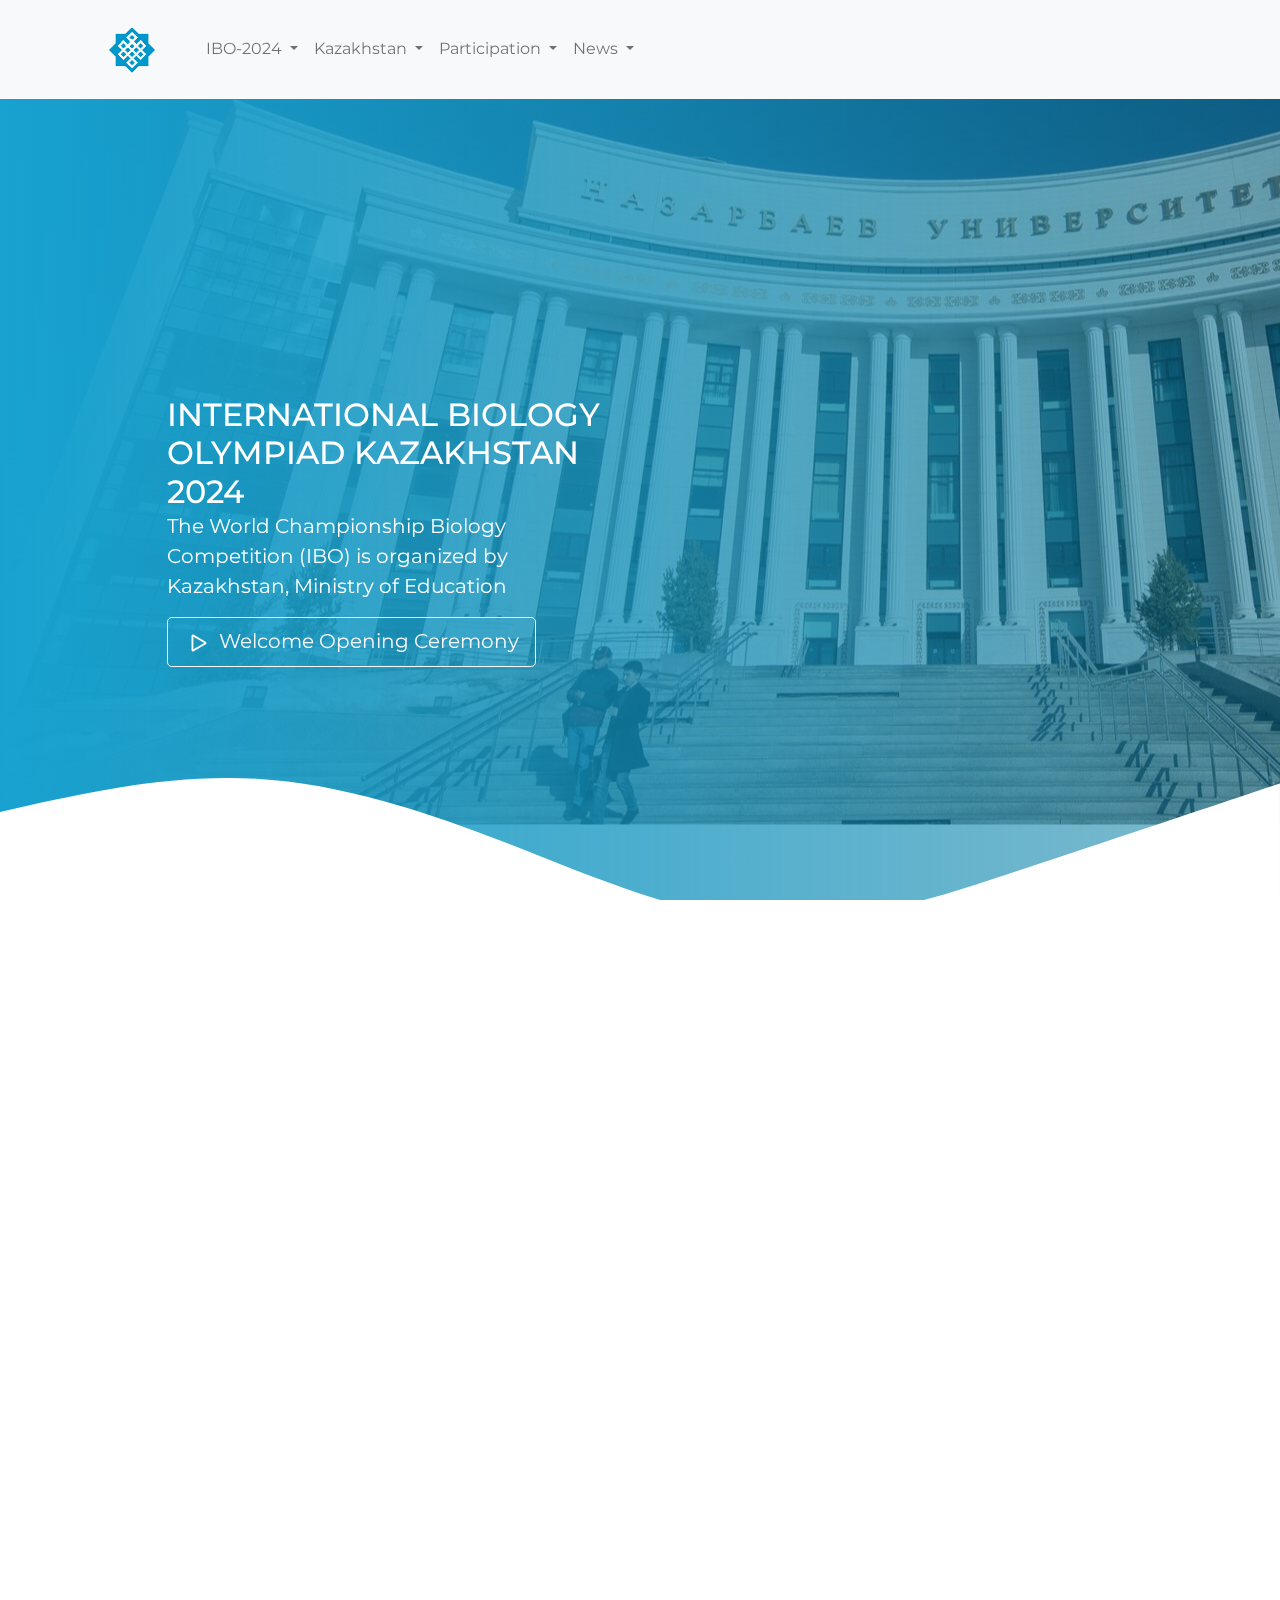
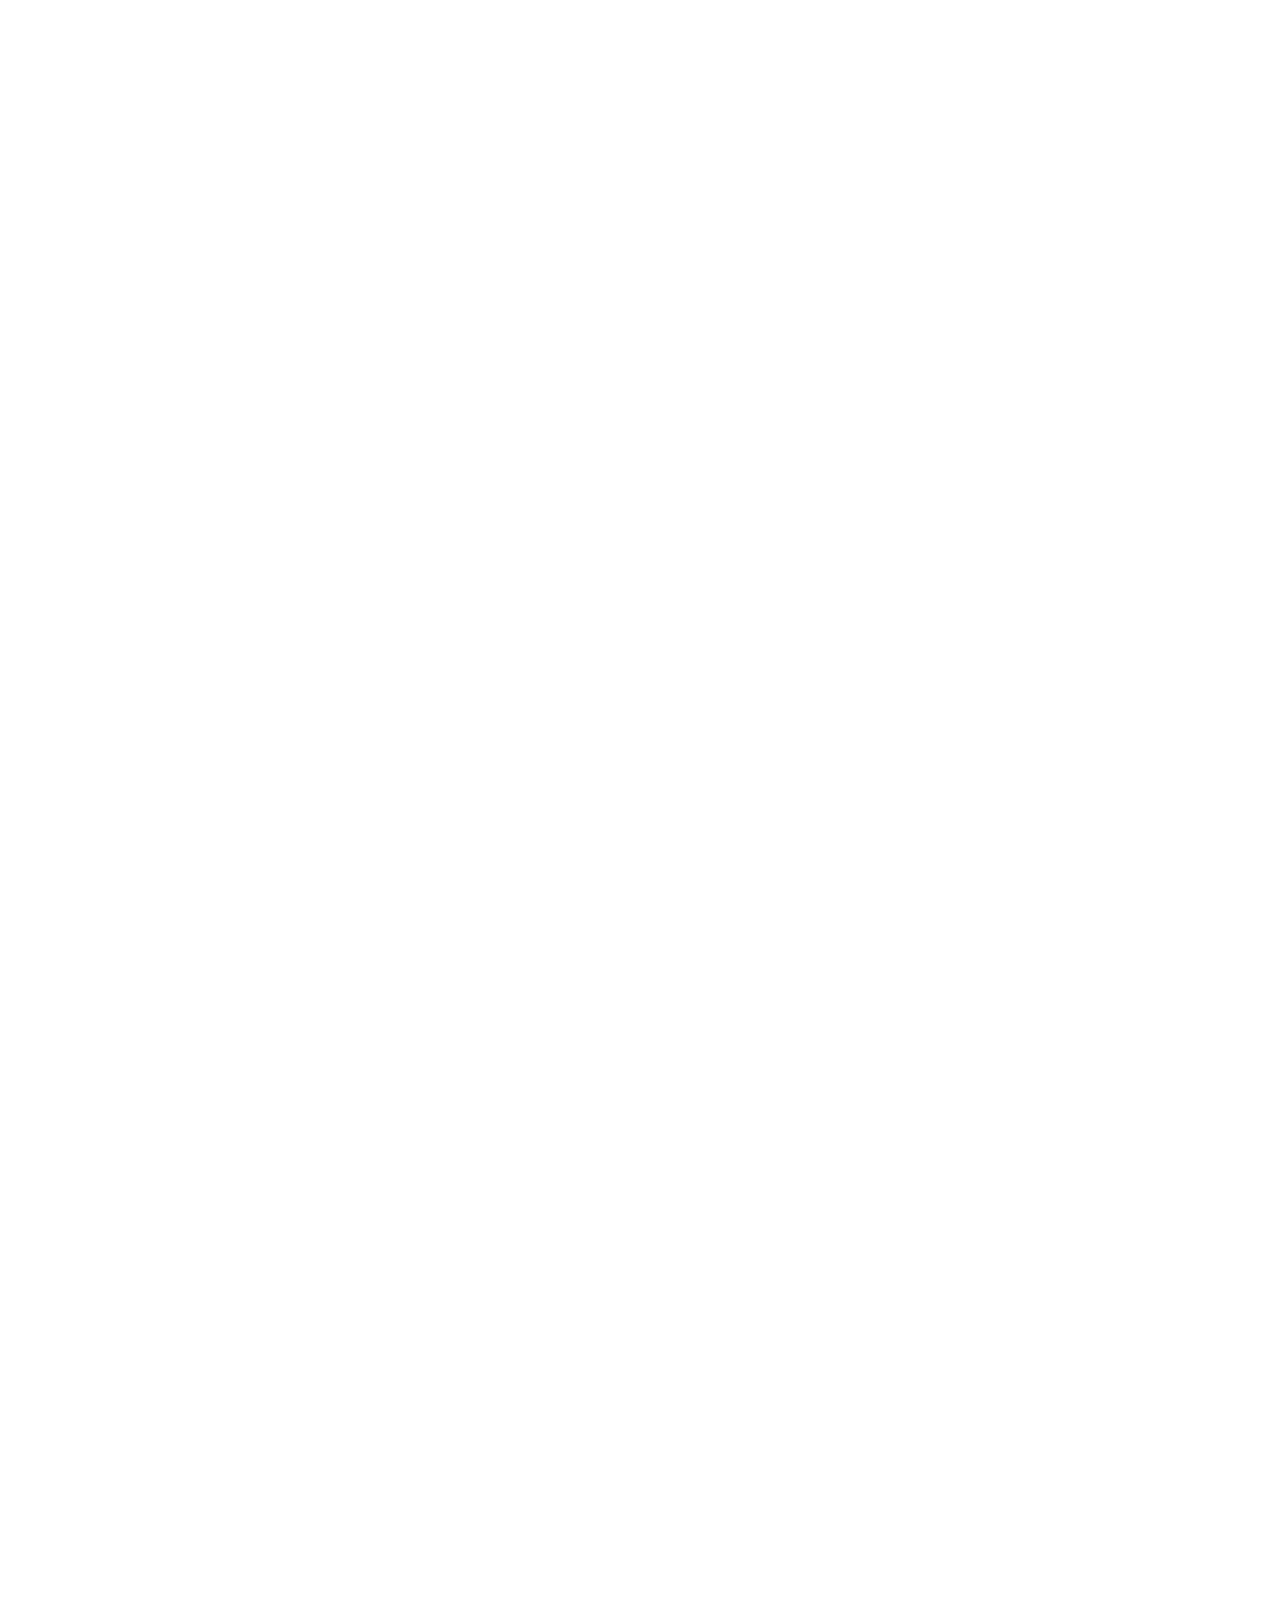
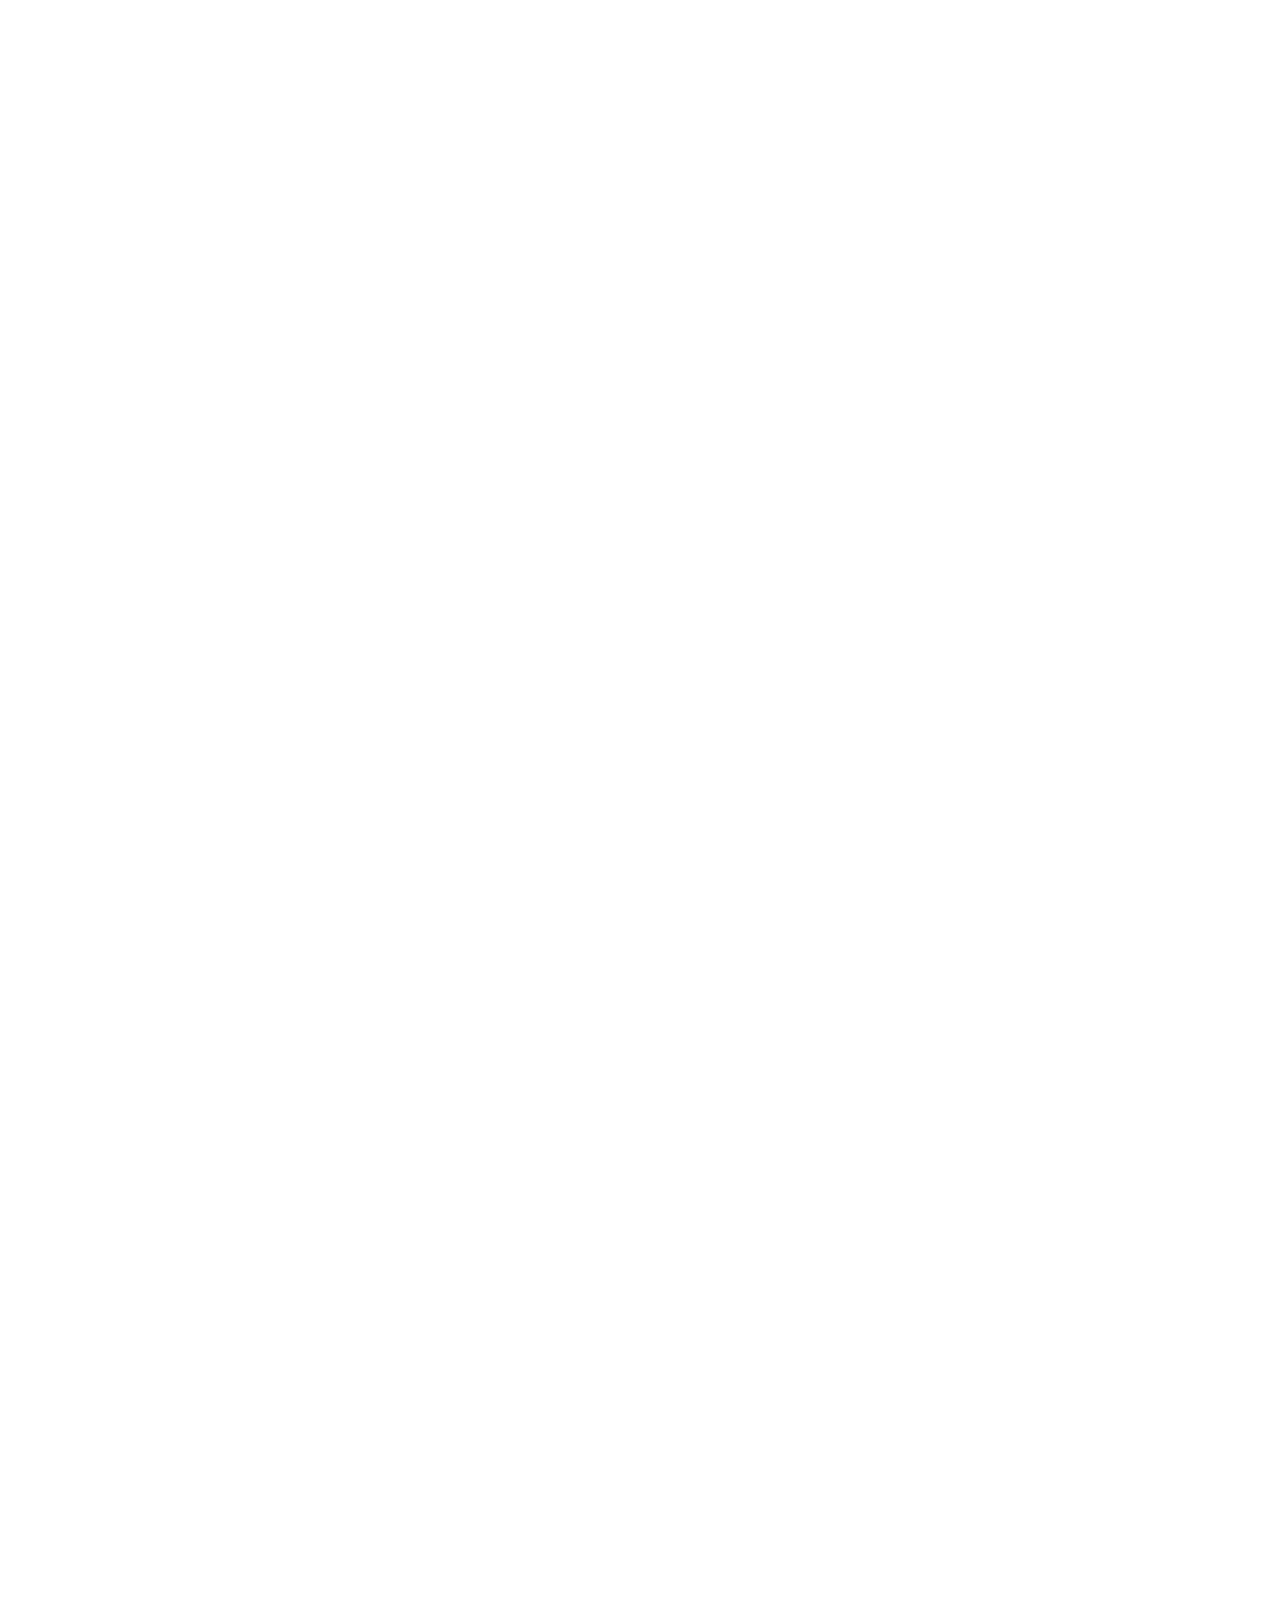
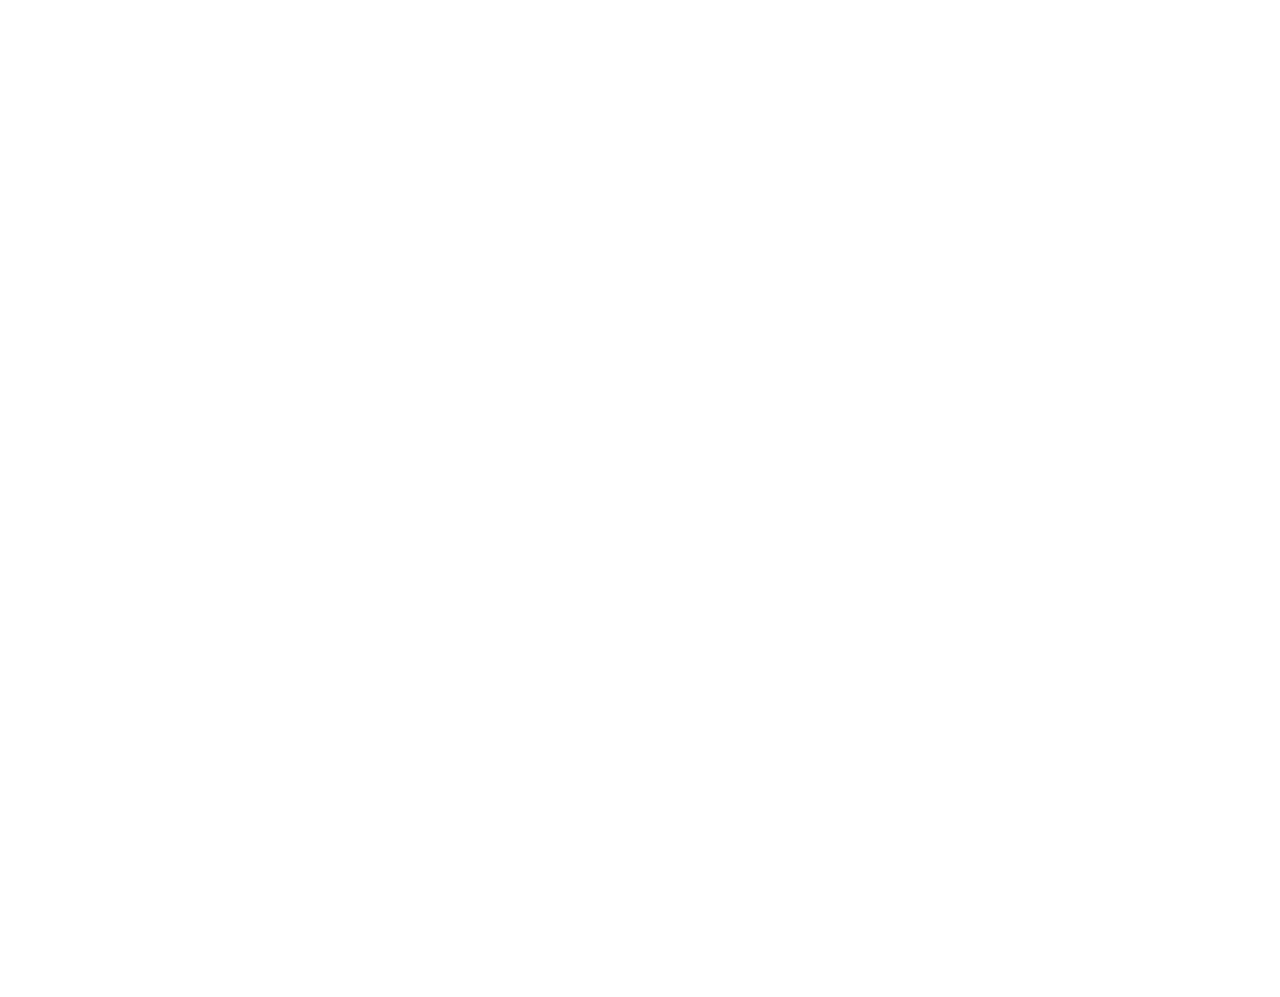
==== index.html @ 83da30a8 "m" ====
<!doctype html>
<html lang="en">
<head>
    <meta charset="UTF-8">
    <meta name="viewport"
          content="width=device-width, user-scalable=no, initial-scale=1.0, maximum-scale=1.0, minimum-scale=1.0">
    <meta http-equiv="X-UA-Compatible" content="ie=edge">
    <title>IBO2024</title>

    <link rel="shortcut icon" type="image/x-icon" href="img/logos/logo_cut.ico"/>

    <link rel="stylesheet" href="css/bootstrap.min.css">
    <link rel="stylesheet" href="css/style.css">

    <link rel="preconnect" href="https://fonts.googleapis.com">
    <link rel="preconnect" href="https://fonts.gstatic.com" crossorigin>
    <link href="https://fonts.googleapis.com/css2?family=Kanit:wght@500&family=Montserrat:wght@500&display=swap"
          rel="stylesheet">
</head>
<body>

<nav class="navbar navbar-expand-lg navbar-light bg-light sticky-top">
    <div class="container">
        <a class="navbar-brand" href="#"><img src="img/logos/logo.png" width="100" alt=""></a>
        <button class="navbar-toggler" type="button" data-bs-toggle="collapse" data-bs-target="#navbarNavDropdown"
                aria-controls="navbarNavDropdown" aria-expanded="false" aria-label="Toggle navigation">
            <span class="navbar-toggler-icon"></span>
        </button>
        <div class="collapse navbar-collapse" id="navbarNavDropdown">
            <ul class="navbar-nav">
                <li class="nav-item dropdown">
                    <a class="nav-link dropdown-toggle" href="#" id="navbarDropdownMenuLink1" role="button"
                       data-bs-toggle="dropdown" aria-expanded="false">
                        IBO-2024
                    </a>
                    <ul class="dropdown-menu" aria-labelledby="navbarDropdownMenuLink1">
                        <li><a class="dropdown-item" href="orgs_and_hosts.html">Organizers & Hosts</a></li>
                    </ul>
                </li>
                <li class="nav-item dropdown">
                    <a class="nav-link dropdown-toggle" href="#" id="navbarDropdownMenuLink2" role="button"
                       data-bs-toggle="dropdown" aria-expanded="false">
                        Kazakhstan
                    </a>
                    <ul class="dropdown-menu" aria-labelledby="navbarDropdownMenuLink2">
                        <li><a class="dropdown-item" href="about_kz.html">About Kazakhstan</a></li>
                    </ul>
                </li>
                <li class="nav-item dropdown">
                    <a class="nav-link dropdown-toggle" href="#" id="navbarDropdownMenuLink3" role="button"
                       data-bs-toggle="dropdown" aria-expanded="false">
                        Participation
                    </a>
                    <ul class="dropdown-menu" aria-labelledby="navbarDropdownMenuLink3">
                        <li><a class="dropdown-item" href="#">Action</a></li>
                        <li><a class="dropdown-item" href="#">Another action</a></li>
                        <li><a class="dropdown-item" href="#">Something else here</a></li>
                    </ul>
                </li>
                <li class="nav-item dropdown">
                    <a class="nav-link dropdown-toggle" href="#" id="navbarDropdownMenuLink4" role="button"
                       data-bs-toggle="dropdown" aria-expanded="false">
                        News
                    </a>
                    <ul class="dropdown-menu" aria-labelledby="navbarDropdownMenuLink4">
                        <li><a class="dropdown-item" href="#">Action</a></li>
                        <li><a class="dropdown-item" href="#">Another action</a></li>
                        <li><a class="dropdown-item" href="#">Something else here</a></li>
                    </ul>
                </li>
            </ul>
        </div>
    </div>
</nav>

<header class="page-header gradient">
    <div class="container">
        <div class="row align-items-center justify-content-center">
            <div class="col-md-5">
                <h2 class="">INTERNATIONAL BIOLOGY OLYMPIAD
                    KAZAKHSTAN 2024</h2>
                <p>
                    The World Championship Biology Competition (IBO) is organized by Kazakhstan, Ministry of
                    Education
                </p>
                <div class="btn-group me-2" role="group" aria-label="Second group">
                    <button type="button" class="btn btn-outline-light btn-lg" data-bs-toggle="modal"
                            data-bs-target="#exampleModalToggle">
                        <svg xmlns="http://www.w3.org/2000/svg" width="30" height="30" fill="currentColor"
                             class="bi bi-play" viewBox="0 0 16 16">
                            <path d="M10.804 8 5 4.633v6.734L10.804 8zm.792-.696a.802.802 0 0 1 0 1.392l-6.363 3.692C4.713 12.69 4 12.345 4 11.692V4.308c0-.653.713-.998 1.233-.696l6.363 3.692z"/>
                        </svg>
                        Welcome Opening Ceremony
                    </button>
                    <!--                    <button type="button" class="btn btn-outline-light btn-lg align-items-center">-->
                    <!--                        <svg xmlns="http://www.w3.org/2000/svg" width="26" height="26" fill="currentColor"-->
                    <!--                             class="bi bi-play" viewBox="0 0 16 16">-->
                    <!--                            <path d="M10.804 8 5 4.633v6.734L10.804 8zm.792-.696a.802.802 0 0 1 0 1.392l-6.363 3.692C4.713 12.69 4 12.345 4 11.692V4.308c0-.653.713-.998 1.233-.696l6.363 3.692z"/>-->
                    <!--                        </svg>-->
                    <!--                        Closing Ceremony-->
                    <!--                    </button>-->
                </div>
            </div>
            <div class="col-md-5">
            </div>
        </div>
    </div>
    <div class="wave_image">
        <svg xmlns="http://www.w3.org/2000/svg" viewBox="0 0 1440 319">
            <path transform="translate(0 -1)" fill="#fff" fill-opacity="1"
                  d="M0,128L48,117.3C96,107,192,85,288,90.7C384,96,480,128,576,165.3C672,203,768,245,864,250.7C960,256,1056,224,1152,192C1248,160,1344,128,1392,112L1440,96L1440,320L1392,320C1344,320,1248,320,1152,320C1056,320,960,320,864,320C768,320,672,320,576,320C480,320,384,320,288,320C192,320,96,320,48,320L0,320Z"></path>
        </svg>
    </div>
</header>

<!-- Modal (contains video) -->
<div class="modal fade" id="exampleModalToggle" aria-hidden="true" aria-labelledby="exampleModalToggleLabel"
     tabindex="-1">
    <div class="modal-dialog modal-dialog-centered">
        <div class="modal-content">
            <div class="modal-header text-center">
                <h5 class="modal-title" id="exampleModalToggleLabel">Welcome Opening Ceremony</h5>
                <button type="button" class="btn-close" data-bs-dismiss="modal" aria-label="Close"
                        onclick="stopVideos()"></button>
            </div>
            <div class="modal-body">
                <div class="embed-responsive embed-responsive-16by9">
                    <iframe class="embed-responsive-item w-100" height="300px"
                            src="https://www.youtube.com/embed/cA_b0V_CuaI?autoplay=1&mute=1" loading="lazy"
                            allowfullscreen></iframe>
                </div>
            </div>
        </div>
    </div>
</div>
<!-- Modal End -->

<section class="info-elements">
    <div class="container pt-2">
        <div class="row g-5 align-items-center justify-content-around border border-dark border-3 m-0">
            <div class="col-md-3 d-flex flex-column">
                <div class="p-2">
                    <svg xmlns="http://www.w3.org/2000/svg" width="60" height="60" fill="currentColor"
                         class="bi bi-calendar" viewBox="0 0 16 16">
                        <path d="M3.5 0a.5.5 0 0 1 .5.5V1h8V.5a.5.5 0 0 1 1 0V1h1a2 2 0 0 1 2 2v11a2 2 0 0 1-2 2H2a2 2 0 0 1-2-2V3a2 2 0 0 1 2-2h1V.5a.5.5 0 0 1 .5-.5zM1 4v10a1 1 0 0 0 1 1h12a1 1 0 0 0 1-1V4H1z"/>
                    </svg>
                </div>
                <div class="p-2">
                    <span> Date </span>
                </div>
                <div class="p-2">
                    <p class="fw-bold">Mon, 3rd July to Tue, 11th July</p>
                </div>
            </div>
            <div class="col-md-3 d-flex flex-column">
                <div class="p-2">
                    <svg xmlns="http://www.w3.org/2000/svg" width="60" height="60" fill="currentColor"
                         class="bi bi-person-plus" viewBox="0 0 16 16">
                        <path d="M6 8a3 3 0 1 0 0-6 3 3 0 0 0 0 6zm2-3a2 2 0 1 1-4 0 2 2 0 0 1 4 0zm4 8c0 1-1 1-1 1H1s-1 0-1-1 1-4 6-4 6 3 6 4zm-1-.004c-.001-.246-.154-.986-.832-1.664C9.516 10.68 8.289 10 6 10c-2.29 0-3.516.68-4.168 1.332-.678.678-.83 1.418-.832 1.664h10z"/>
                        <path fill-rule="evenodd"
                              d="M13.5 5a.5.5 0 0 1 .5.5V7h1.5a.5.5 0 0 1 0 1H14v1.5a.5.5 0 0 1-1 0V8h-1.5a.5.5 0 0 1 0-1H13V5.5a.5.5 0 0 1 .5-.5z"/>
                    </svg>
                </div>
                <div class="p-2">
                    <span> Participants </span>
                </div>
                <div class="p-2">
                    <p class="fw-bold">1,000 students, leaders, observers and guests from 80+ countries</p>
                </div>
            </div>
            <div class="col-md-3 d-flex flex-column">
                <div class="p-2">
                    <svg xmlns="http://www.w3.org/2000/svg" width="60" height="60" fill="currentColor"
                         class="bi bi-geo-alt-fill" viewBox="0 0 16 16">
                        <path d="M8 16s6-5.686 6-10A6 6 0 0 0 2 6c0 4.314 6 10 6 10zm0-7a3 3 0 1 1 0-6 3 3 0 0 1 0 6z"/>
                    </svg>
                </div>
                <div class="p-2">
                    <span> Venue </span>
                </div>
                <div class="p-2">
                    <p class="fw-bold">Kazakhstan, Almaty</p>
                </div>
            </div>
        </div>
    </div>
</section>

<section class="carousel-style-css">
    <svg xmlns="http://www.w3.org/2000/svg" viewBox="0 0 1440 220">
        <path fill="#F5F5F5" fill-opacity="1"
              d="M0,96L120,122.7C240,149,480,203,720,213.3C960,224,1200,192,1320,176L1440,160L1440,320L1320,320C1200,320,960,320,720,320C480,320,240,320,120,320L0,320Z"></path>
    </svg>
    <div id="carouselExampleControls" class="carousel slide pt-5" data-bs-ride="carousel">
        <div class="carousel-inner">
            <div class="carousel-item active">
                <center>
                    <img src="img/2-mangystau-region.jpg" class="d-block w-50 img-fluid" alt="...">
                </center>
            </div>
            <div class="carousel-item">
                <center>
                    <img src="img/3-jasylkol-lake-almaty-region.jpg" class="d-block w-50 img-fluid" alt="...">
                </center>
            </div>
        </div>
        <button class="carousel-control-prev justify-content-end" type="button"
                data-bs-target="#carouselExampleControls"
                data-bs-slide="prev">
            <div class="carousel-control-icon-mdb">
                <span id="carousel-control-icon-mdb-id_1" aria-hidden="true">
                    <svg xmlns="http://www.w3.org/2000/svg" width="26" height="26" fill="currentColor"
                         class="bi bi-arrow-left" viewBox="0 0 16 16">
                        <path fill-rule="evenodd"
                              d="M15 8a.5.5 0 0 0-.5-.5H2.707l3.147-3.146a.5.5 0 1 0-.708-.708l-4 4a.5.5 0 0 0 0 .708l4 4a.5.5 0 0 0 .708-.708L2.707 8.5H14.5A.5.5 0 0 0 15 8z"/>
                    </svg>
                </span>
            </div>
            <span class="visually-hidden">Previous</span>
        </button>
        <button class="carousel-control-next justify-content-start" type="button"
                data-bs-target="#carouselExampleControls"
                data-bs-slide="next">
            <div class="carousel-control-icon-mdb">
                <span id="carousel-control-icon-mdb-id_2" aria-hidden="true">
                    <svg xmlns="http://www.w3.org/2000/svg" width="26" height="26" fill="currentColor"
                         class="bi bi-arrow-right" viewBox="0 0 16 16">
                      <path fill-rule="evenodd"
                            d="M1 8a.5.5 0 0 1 .5-.5h11.793l-3.147-3.146a.5.5 0 0 1 .708-.708l4 4a.5.5 0 0 1 0 .708l-4 4a.5.5 0 0 1-.708-.708L13.293 8.5H1.5A.5.5 0 0 1 1 8z"/>
                    </svg>
                </span>
            </div>
            <span class="visually-hidden">Next</span>
        </button>
    </div>
    <svg xmlns="http://www.w3.org/2000/svg" viewBox="0 0 1440 300">
        <path fill="#F5F5F5" fill-opacity="1"
              d="M0,96L120,122.7C240,149,480,203,720,213.3C960,224,1200,192,1320,176L1440,160L1440,0L1320,0C1200,0,960,0,720,0C480,0,240,0,120,0L0,0Z"></path>
    </svg>
</section>

<section class="org_and_spons">
    <div class="text-center p-3">
        <h2>Organisers & Sponsors</h2>
    </div>
    <div class="row row-cols-1 row-cols-md-3 g-4 justify-content-center">
        <div class="col">
            <div class="card align-items-center">
                <img src="img/logos/logo-mon.png" class="card-img-top" alt="...">
                <div class="card-body">
                    <h5 class="card-title">Vision</h5>
                    <p class="card-text">This is a longer card with supporting text below as a natural lead-in to
                        additional content. This content is a little bit longer.</p>
                    <h5 class="card-title">Mission</h5>
                    <p class="card-text">Develop an innovative Education System for a knowledge and global competitive
                        society, that includes all age groups to meet future labor market demand, by ensuring quality of
                        the ministry of education outputs, and provision of best services for internal and external
                        customers</p>
                </div>
            </div>
        </div>
        <div class="col">
            <div class="card align-items-center">
                <img src="img/logos/logo-daryn.png" class="card-img-top" alt="...">
                <div class="card-body">
                    <h5 class="card-title">Daryn</h5>
                    <p class="card-text">This is a longer card with supporting text below as a natural lead-in to
                        additional content. This content is a little bit longer.</p>
                </div>
            </div>
        </div>
    </div>
</section>

<section class="programs gradient">
    <svg xmlns="http://www.w3.org/2000/svg" viewBox="0 0 1440 320">
        <path fill="#ffffff" fill-opacity="1"
              d="M0,128L80,144C160,160,320,192,480,192C640,192,800,160,960,149.3C1120,139,1280,149,1360,154.7L1440,160L1440,0L1360,0C1280,0,1120,0,960,0C800,0,640,0,480,0C320,0,160,0,80,0L0,0Z"></path>
    </svg>
    <div class="container w-50">
        <div class="d-flex flex-wrap flex-row mb-3 justify-content-around align-items-center shadow-lg">
            <div class="p-2 text-light">
                <h4 class="fs-5 fw-bold">Program</h4>
            </div>
            <div class="p-2 text-light">
                <p class="fs-5 fw-bold">Students</p>
                <a href="#">
                    Learn More
                    <svg xmlns="http://www.w3.org/2000/svg" width="16" height="16" fill="currentColor"
                         class="bi bi-caret-right" viewBox="0 0 16 16">
                        <path d="M6 12.796V3.204L11.481 8 6 12.796zm.659.753 5.48-4.796a1 1 0 0 0 0-1.506L6.66 2.451C6.011 1.885 5 2.345 5 3.204v9.592a1 1 0 0 0 1.659.753z"/>
                    </svg>
                </a>
            </div>
            <div class="p-2 text-light">
                <p class="fs-5 fw-bold">Jury</p>
                <a href="#">
                    Learn More
                    <svg xmlns="http://www.w3.org/2000/svg" width="16" height="16" fill="currentColor"
                         class="bi bi-caret-right" viewBox="0 0 16 16">
                        <path d="M6 12.796V3.204L11.481 8 6 12.796zm.659.753 5.48-4.796a1 1 0 0 0 0-1.506L6.66 2.451C6.011 1.885 5 2.345 5 3.204v9.592a1 1 0 0 0 1.659.753z"/>
                    </svg>
                </a>
            </div>
        </div>
    </div>
    <!--    <svg xmlns="http://www.w3.org/2000/svg" viewBox="0 0 1440 320">-->
    <!--        <path fill="#ffffff" fill-opacity="1"-->
    <!--              d="M0,128L80,144C160,160,320,192,480,192C640,192,800,160,960,149.3C1120,139,1280,149,1360,154.7L1440,160L1440,320L1360,320C1280,320,1120,320,960,320C800,320,640,320,480,320C320,320,160,320,80,320L0,320Z"></path>-->
    <!--    </svg>-->
</section>

<section class="feature gradient">
    <!--    <svg xmlns="http://www.w3.org/2000/svg" viewBox="0 0 1440 319.8">-->
    <!--        <path fill="#ffffff" fill-opacity="1"-->
    <!--              d="M0,224L48,229.3C96,235,192,245,288,218.7C384,192,480,128,576,117.3C672,107,768,149,864,154.7C960,160,1056,128,1152,128C1248,128,1344,160,1392,176L1440,192L1440,0L1392,0C1344,0,1248,0,1152,0C1056,0,960,0,864,0C768,0,672,0,576,0C480,0,384,0,288,0C192,0,96,0,48,0L0,0Z"></path>-->
    <!--    </svg>-->
    <div class="container">
        <div class="row align-items-center pt-3">
            <div class="col-md-6">
                <img src="img/zaili-alatau-almaty-region-1.jpg" class="img-fluid" width="550" alt="">
            </div>
            <div class="col-md-6">
                <h1 class="my-3">Introducing smth</h1>
                <p class="my-4">
                    Lorem ipsum dolor sit amet, consectetur adipisicing elit.
                    Aliquam architecto corporis dignissimos, facilis omnis
                    pariatur totam unde voluptatum! Aperiam dignissimos
                    distinctio ipsa, nulla quidem veritatis.
                </p>
                <ul>
                    <li>1</li>
                    <li>2</li>
                    <li>3</li>
                    <li>4</li>
                </ul>
            </div>
        </div>
    </div>
    <svg xmlns="http://www.w3.org/2000/svg" viewBox="0 0 1440 310">
        <path fill="#ffffff" fill-opacity="1"
              d="M0,224L48,229.3C96,235,192,245,288,218.7C384,192,480,128,576,117.3C672,107,768,149,864,154.7C960,160,1056,128,1152,128C1248,128,1344,160,1392,176L1440,192L1440,320L1392,320C1344,320,1248,320,1152,320C1056,320,960,320,864,320C768,320,672,320,576,320C480,320,384,320,288,320C192,320,96,320,48,320L0,320Z"></path>
    </svg>
</section>

<section class="academic_committee">
    <div class="container">
        <div class="text-center p-3">
            <h2>Kazakhstan Academic Committee</h2>
        </div>
        <div class="list-group w-50 mx-auto text-center pb-4" id="list-tab" role="tablist">
            <a class="list-group-item list-group-item-action active" id="list-sci-com-list"
               data-bs-toggle="list" href="#list-sci-com" role="tab" aria-controls="list-sci-com">
                Scientific Committee
            </a>
            <a class="list-group-item list-group-item-action" id="list-adv-panel-list" data-bs-toggle="list"
               href="#list-adv-panel" role="tab" aria-controls="list-adv-panel">
                IBO-2024 Advisory Panel
            </a>
        </div>
        <div class="tab-content" id="nav-tabContent">
            <div class="tab-pane fade show active" id="list-sci-com" role="tabpanel"
                 aria-labelledby="list-sci-com-list">
                <div class="row row-cols-1 row-cols-md-4 g-4">
                    <div class="col">
                        <div class="card">
                            <img src="img/empty-avatar.png" class="card-img-top" alt="...">
                            <div class="card-body">
                                <h5 class="card-title">Full name</h5>
                                <p class="card-text">Lorem ipsum dolor sit amet.</p>
                            </div>
                        </div>
                    </div>
                    <div class="col">
                        <div class="card">
                            <img src="img/empty-avatar.png" class="card-img-top" alt="...">
                            <div class="card-body">
                                <h5 class="card-title">Full name</h5>
                                <p class="card-text">Lorem ipsum dolor sit amet.</p>
                            </div>
                        </div>
                    </div>
                    <div class="col">
                        <div class="card">
                            <img src="img/empty-avatar.png" class="card-img-top" alt="...">
                            <div class="card-body">
                                <h5 class="card-title">Full name</h5>
                                <p class="card-text">Lorem ipsum dolor sit amet.</p>
                            </div>
                        </div>
                    </div>
                    <div class="col">
                        <div class="card">
                            <img src="img/empty-avatar.png" class="card-img-top" alt="...">
                            <div class="card-body">
                                <h5 class="card-title">Full name</h5>
                                <p class="card-text">Lorem ipsum dolor sit amet.</p>
                            </div>
                        </div>
                    </div>
                </div>
            </div>
            <div class="tab-pane fade" id="list-adv-panel" role="tabpanel"
                 aria-labelledby="list-adv-panel-list">
                <div class="row row-cols-1 row-cols-md-4 g-4">
                    <div class="col">
                        <div class="card">
                            <img src="img/empty-avatar.png" class="card-img-top" alt="...">
                            <div class="card-body">
                                <h5 class="card-title">Full name</h5>
                                <p class="card-text">Lorem ipsum dolor sit amet.</p>
                            </div>
                        </div>
                    </div>
                    <div class="col">
                        <div class="card">
                            <img src="img/empty-avatar.png" class="card-img-top" alt="...">
                            <div class="card-body">
                                <h5 class="card-title">Full name</h5>
                                <p class="card-text">Lorem ipsum dolor sit amet.</p>
                            </div>
                        </div>
                    </div>
                    <div class="col">
                        <div class="card">
                            <img src="img/empty-avatar.png" class="card-img-top" alt="...">
                            <div class="card-body">
                                <h5 class="card-title">Full name</h5>
                                <p class="card-text">Lorem ipsum dolor sit amet.</p>
                            </div>
                        </div>
                    </div>
                    <div class="col">
                        <div class="card">
                            <img src="img/empty-avatar.png" class="card-img-top" alt="...">
                            <div class="card-body">
                                <h5 class="card-title">Full name</h5>
                                <p class="card-text">Lorem ipsum dolor sit amet.</p>
                            </div>
                        </div>
                    </div>
                    <div class="col">
                        <div class="card">
                            <img src="img/empty-avatar.png" class="card-img-top" alt="...">
                            <div class="card-body">
                                <h5 class="card-title">Full name</h5>
                                <p class="card-text">Lorem ipsum dolor sit amet.</p>
                            </div>
                        </div>
                    </div>
                    <div class="col">
                        <div class="card">
                            <img src="img/empty-avatar.png" class="card-img-top" alt="...">
                            <div class="card-body">
                                <h5 class="card-title">Full name</h5>
                                <p class="card-text">Lorem ipsum dolor sit amet.</p>
                            </div>
                        </div>
                    </div>
                    <div class="col">
                        <div class="card">
                            <img src="img/empty-avatar.png" class="card-img-top" alt="...">
                            <div class="card-body">
                                <h5 class="card-title">Full name</h5>
                                <p class="card-text">Lorem ipsum dolor sit amet.</p>
                            </div>
                        </div>
                    </div>
                    <div class="col">
                        <div class="card">
                            <img src="img/empty-avatar.png" class="card-img-top" alt="...">
                            <div class="card-body">
                                <h5 class="card-title">Full name</h5>
                                <p class="card-text">Lorem ipsum dolor sit amet.</p>
                            </div>
                        </div>
                    </div>
                </div>
            </div>
        </div>
    </div>
</section>

<section class="gallery">
    <svg xmlns="http://www.w3.org/2000/svg" viewBox="0 0 1440 320">
        <path fill="#ffffff" fill-opacity="1"
              d="M0,160L48,138.7C96,117,192,75,288,90.7C384,107,480,181,576,181.3C672,181,768,107,864,106.7C960,107,1056,181,1152,208C1248,235,1344,213,1392,202.7L1440,192L1440,0L1392,0C1344,0,1248,0,1152,0C1056,0,960,0,864,0C768,0,672,0,576,0C480,0,384,0,288,0C192,0,96,0,48,0L0,0Z"></path>
    </svg>
    <div class="container">
        <div class="row">
            <div class="col-md-10">
                <h1>Gallery for some demonstration</h1>
                <p>Lorem ipsum dolor sit amet, consectetur adipisicing elit.
                    Ad, aut beatae blanditiis deleniti in laboriosam
                    obcaecati porro sint voluptatem voluptatibus.</p>
            </div>
        </div>
        <div class="row my-3 g-3">
            <div class="col-md-4">
                <img src="img/gallery/1-aktau-mountains-alamty-region.jpg" alt="Gallery image"
                     class="img-fluid">
            </div>
            <div class="col-md-4">
                <img src="img/gallery/1-aktau-mountains-alamty-region.jpg" alt="Gallery image"
                     class="img-fluid">
            </div>
            <div class="col-md-4">
                <img src="img/gallery/1-aktau-mountains-alamty-region.jpg" alt="Gallery image"
                     class="img-fluid">
            </div>
        </div>
        <div class="row mt-5 pb-5 justify-content-end">
            <div class="col-md-2">
                <button type="button" class="btn btn-outline-secondary">
                    See all works
                </button>
            </div>
        </div>
    </div>
</section>

<footer class="gradient">
    <div class="container-fluid text-center">
        <div class="row px-5">
            <div class="col d-flex flex-column">
                <div class="p-2 text-start">
                    <a class="navbar-brand" href="index.html">
                        <img src="img/logos/logo_white.png" style="color: white" width="100" alt="">
                    </a>
                </div>
                <div class="p-2 text-start">
                    <p>Kazakhstan is honoured to host the 35th IBO, the world’s most prestigious scientific Olympiad, in
                        2024.</p>
                </div>
            </div>
            <div class="col pt-3 d-flex flex-column align-items-center">
                <div class="p-2 text-start">
                    <h6>IBO-2024</h6>
                </div>
                <div class="p-2 text-start">
                    <ul>
                        <li>
                            <a href="orgs_and_hosts.html">
                                Organisers & Hosts
                            </a>
                        </li>
                    </ul>
                </div>
            </div>
            <div class="col pt-3 d-flex flex-column align-items-center">
                <div class="p-2 text-start">
                    <h6>Kazakhstan</h6>
                </div>
                <div class="p-2 text-start">
                    <ul>
                        <li>
                            <a href="about_kz.html">
                                About Kazakhstan
                            </a>
                        </li>
                    </ul>
                </div>
            </div>
            <div class="col pt-3 d-flex flex-column align-items-center">
                <div class="p-2 text-start">
                    <h6>Participation</h6>
                </div>
                <div class="p-2 text-start">
                    <ul>
                        <li>
                        </li>
                    </ul>
                </div>
            </div>
            <div class="col pt-3 d-flex flex-column align-items-center">
                <div class="p-2 text-start">
                    <h6>News</h6>
                </div>
                <div class="p-2 text-start">
                    <ul>
                        <li>
                        </li>
                    </ul>
                </div>
            </div>
            <div class="col pt-3 d-flex flex-column align-items-center">
                <div class="p-2 text-start">
                    <h6>Social Media</h6>
                </div>
                <div class="p-2 text-start">
                    <ul>
                        <li>
                        </li>
                    </ul>
                </div>
            </div>
        </div>
    </div>
</footer>

<script src="js/bootstrap.min.js"></script>

<!-- To stop video by clicking CloseMark -->
<script>
    const stopVideos = function () {
        let videos = document.querySelectorAll('iframe, video');
        Array.prototype.forEach.call(videos, function (video) {
            if (video.tagName.toLowerCase() === 'video') {
                video.pause();
            } else {
                let src = video.src;
                video.src = src;
            }
        });
    };
</script>

</body>
</html>
---- css/style.css ----
*{
    padding:0;
    margin:0;
    box-sizing:border-box;
}
h1,
h2,
h3,
h4,
h5,
h6 {
    margin: 0;
    padding: 0;
}

html,
body {
    height: 100%;
    font-size: 1rem;
    font-family: 'Montserrat', sans-serif;
}

html {
    overflow: hidden;
}
body {
    margin: 0;
    padding: 0;
    perspective: 1px;
    transform-style: preserve-3d;
    overflow: scroll;
    overflow-x: hidden;
}

/* HEADER */
header {
    min-height: 100vh;
    transform-style: inherit;
    width: 100vw;
}
header::before {
    content: '';
    display: block;
    position: absolute;
    left: 0;
    right: 0;
    bottom: 0;
    top: 0;
    z-index: -1;
    transform-origin: center;
    min-height: 100vh;
    background-image: url("../img/nazarbaev_university.jpg");
    background-repeat: no-repeat;
    background-size: auto;

    transform: translateZ(-1px) scale(2);
}
header .wave_image {
    width: 100%;
    height: 100%;
}
.page-header {
    padding-top: 8.6rem;
    margin-bottom: -1px;
    font-size: 1.25rem;
    color: #ffffff;
}
.page-header .container {
    padding: 10rem 0 2rem;
}


section {
    transform-style: inherit;
    width: 100vw;
    background-color: #fff;
}
.gradient {
    background: rgb(24,162,208);
    background: linear-gradient(
            90deg,
            rgba(24,162,208,1) 0%,
            rgba(3,117,154,0.5) 100%
    );
}

/* INFO-ELEMENTS */
.info-elements {
    color: #4A4A4B;
}

/* FEATURE */
.feature {
    color: #ffffff;
    margin-bottom: -1px;
}
.feature ul {
    margin-left: -1.75rem;
    list-style-type: none;
}
.feature ul li {
    padding-left: 2rem;
    background-image: url("../img/check-mark.svg");
    background-repeat: no-repeat;
    line-height: 1.5rem;
    margin-bottom: 1rem;
}

/* ORGANISATIONS AND SPONSORS */
.org_and_spons {
    color: #4A4A4B;
    margin-bottom: 2px;
}

/* PROGRAMS */
.programs {}
.programs .container .d-flex {
    padding: 2rem 0;
}

/* ACADEMIC COMMITTEE */
.academic_committee {
    color: #4A4A4B;
}
.gallery {
    color: #4A4A4B;
    background-color: whitesmoke;
}
.gallery img {
    border-radius: 5%;
}
.list-group-item.active {
    background-color: #19A3D1;
    border-color: #19A3D1;
}

/* FOOTER */
footer .container-fluid {
    color: #ffffff;
    font-size: 1rem;
    margin: 0;
    padding: 1rem;
}
footer ul li {
    list-style-type: none;
    font-size: 12px;
    margin-left: -1.7rem;
}
footer a:hover {
    color: rgba(0,0,0,.55);
}

a {
    color: #ffffff;
    text-decoration: none;
}

/* CAROUSEL PART */
.carousel-style-css {
    margin-top: -1px;
}
.carousel-control-icon-mdb {
    padding: 1rem;
    border: 2px solid black;
    border-radius: 100%;
}
.carousel-control-icon-mdb:hover {
    background-color: #212529;
    transition: 0.25s;
}
.carousel-control-icon-mdb:hover > #carousel-control-icon-mdb-id_1 {color: #ffffff;}
.carousel-control-icon-mdb:hover > #carousel-control-icon-mdb-id_2{color: #ffffff;}
#carousel-control-icon-mdb-id_1 {color: black;}
#carousel-control-icon-mdb-id_2 {color: black;}
#carouselExampleControls {
    background-color: #F5F5F5;
}

/* ABOUT KAZAKHSTAN */
.about_kz_1 {
    color: rgba(0,0,0,.55);
    background: url("../img/symbols/astana.jpg") no-repeat center;
    background-size: cover;
}
.about_kz_2 {
    color: rgba(0,0,0,.55);
    background: url("../img/symbols/kz-flag.jpg") no-repeat center;
    background-size: cover;
}
.about_kz_3 {
    color: rgba(0,0,0,.55);
    background: url("../img/symbols/kz-emblem.png") no-repeat center;
    background-size: cover;
}
.about_kz p {
    background-color: rgba(255, 255, 255, 0.75);
    padding: 2rem;
    text-align: left;
}

/* ORGANISATIONS AND HOSTS */
.org_and_hosts {
    color: rgba(0,0,0,.55);
}
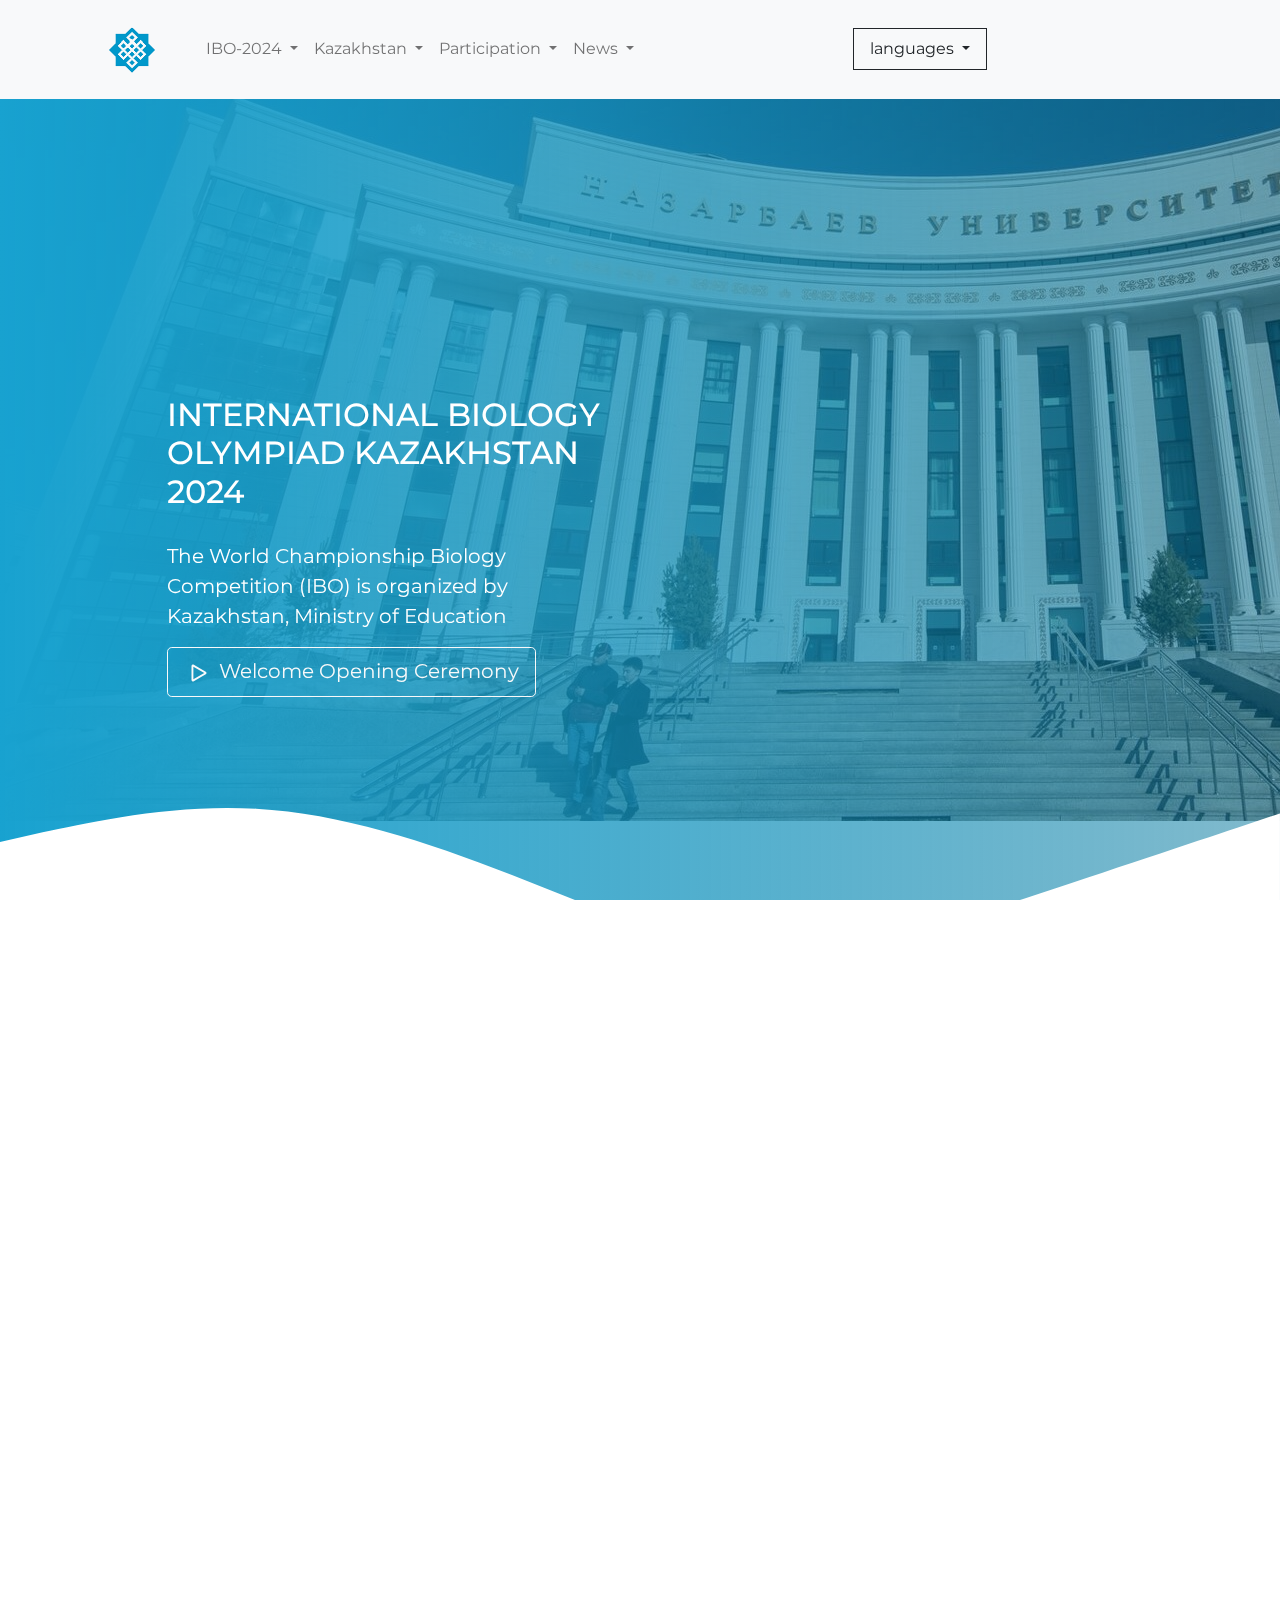
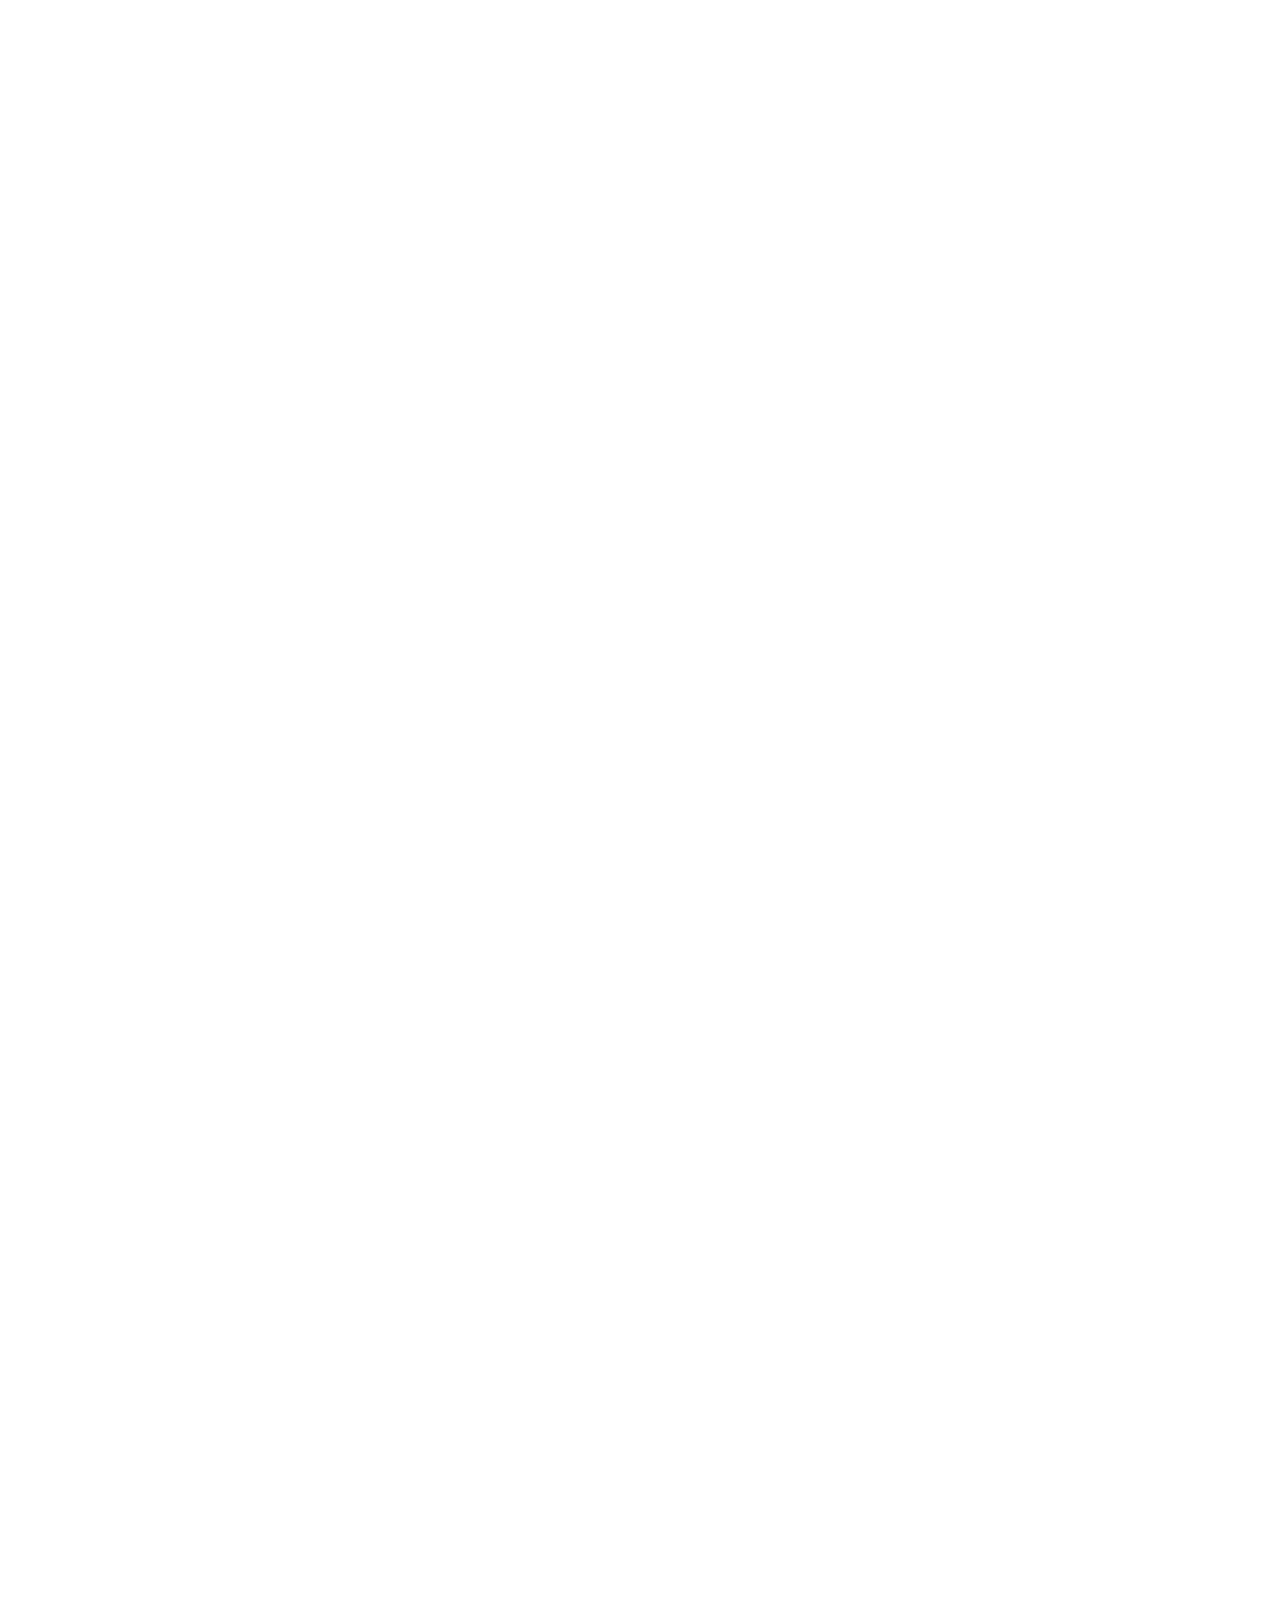
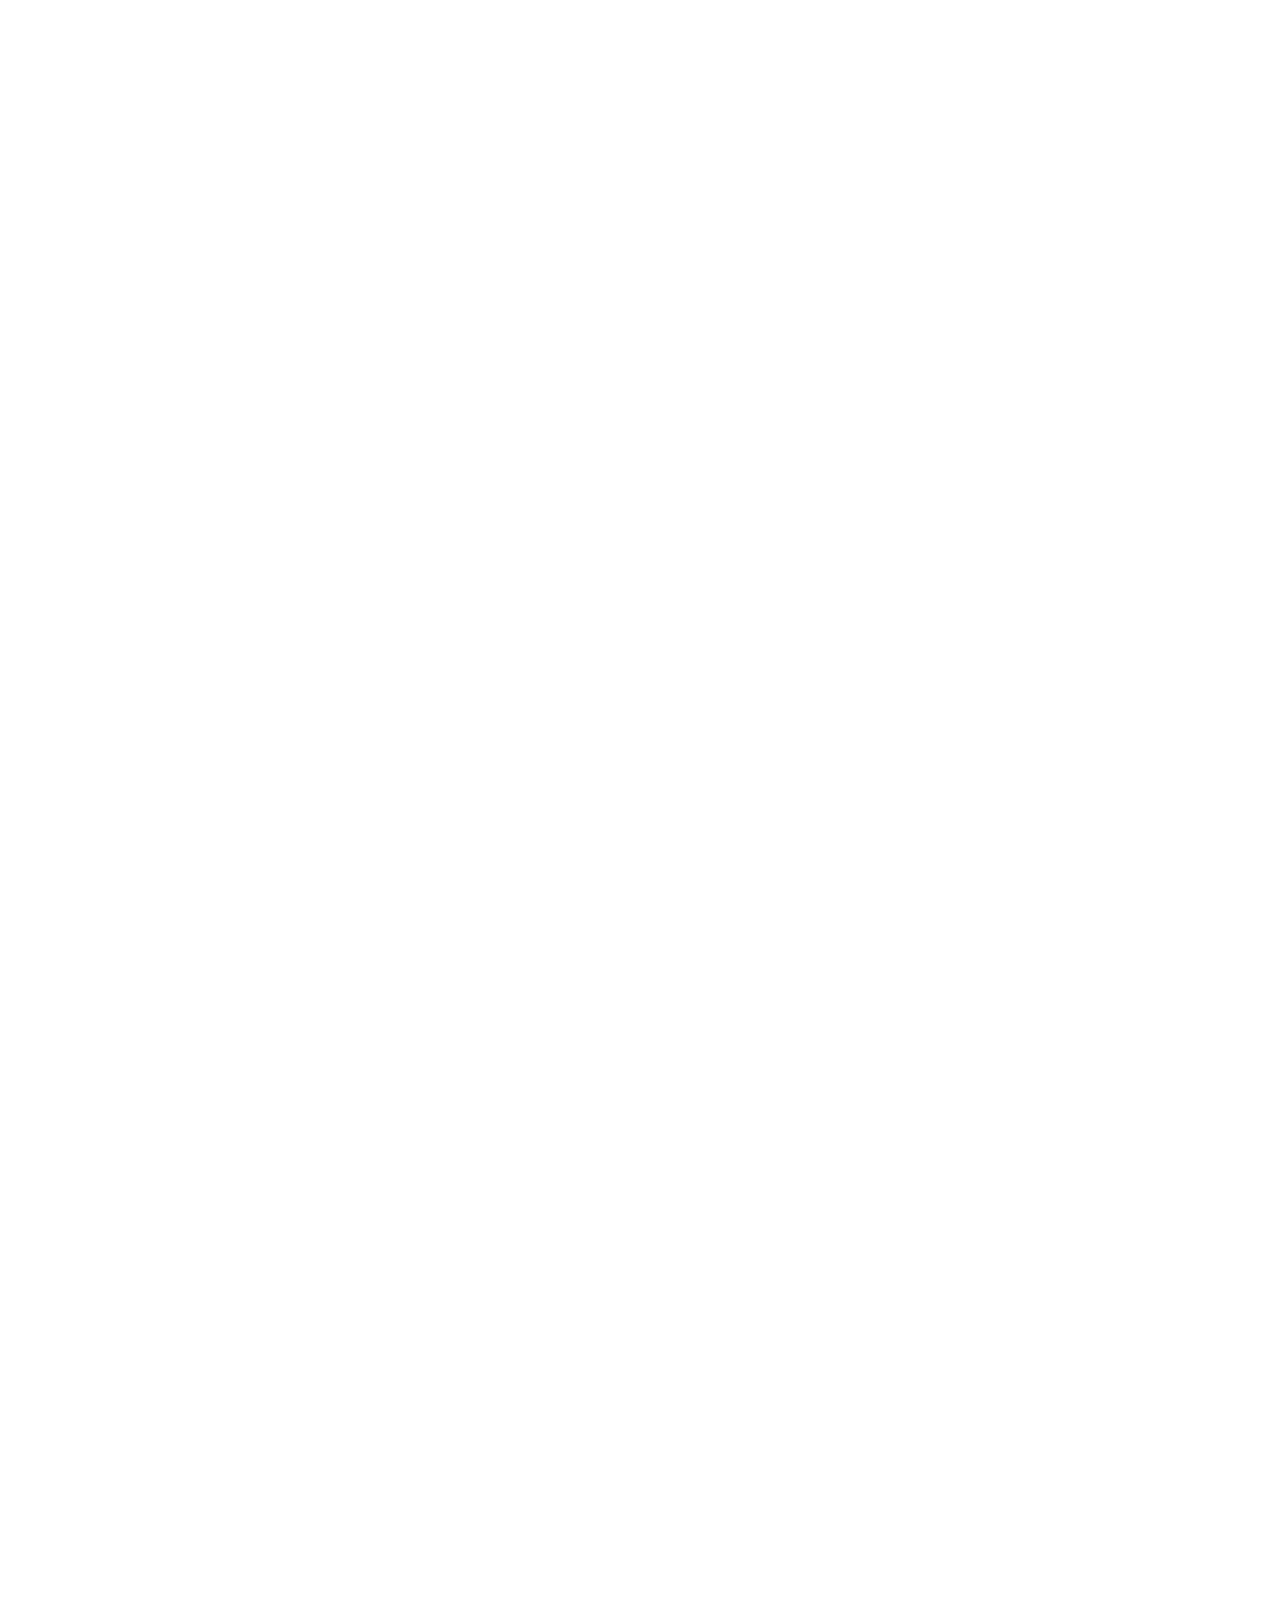
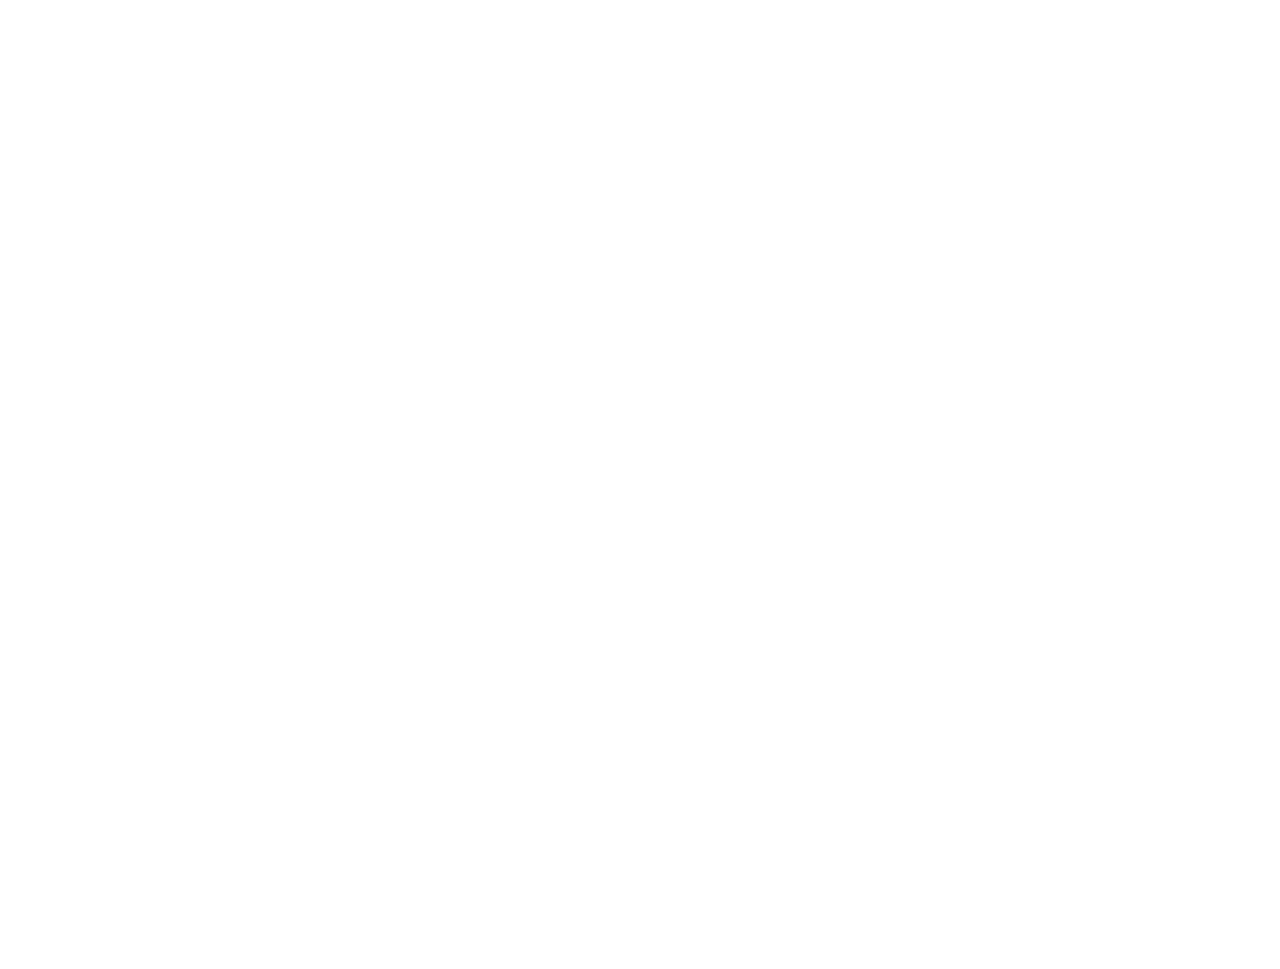
==== commit 35a03c08: "new" ====
--- a/index.html
+++ b/index.html
@@ -21,7 +21,9 @@
 
 <nav class="navbar navbar-expand-lg navbar-light bg-light sticky-top">
     <div class="container">
-        <a class="navbar-brand" href="#"><img src="img/logos/logo.png" width="100" alt=""></a>
+        <a class="navbar-brand" href="index.html">
+            <img src="img/logos/logo.png" width="100" alt="">
+        </a>
         <button class="navbar-toggler" type="button" data-bs-toggle="collapse" data-bs-target="#navbarNavDropdown"
                 aria-controls="navbarNavDropdown" aria-expanded="false" aria-label="Toggle navigation">
             <span class="navbar-toggler-icon"></span>
@@ -69,6 +71,41 @@
                     </ul>
                 </li>
             </ul>
+            <div class="nav-item dropdown mx-auto border border-dark">
+                <a class="nav-link dropdown-toggle text-dark" href="#" id="navbarDropdownMenuLink5" role="button"
+                   data-bs-toggle="dropdown" aria-expanded="false">
+                    languages
+                </a>
+                <ul class="dropdown-menu" aria-labelledby="navbarDropdownMenuLink5" style="min-width: 8.5rem">
+                    <li>
+                        <a class="dropdown-item text-center" href="#">
+                            <img
+                                    src="https://flagcdn.com/kz.svg"
+                                    width="30"
+                                    alt="Kazakhstan">
+                            kz
+                        </a>
+                    </li>
+                    <li>
+                        <a class="dropdown-item text-center" href="#">
+                            <img
+                                    src="https://flagcdn.com/ru.svg"
+                                    width="30"
+                                    alt="Russia">
+                            ru
+                        </a>
+                    </li>
+                    <li>
+                        <a class="dropdown-item text-center" href="#">
+                            <img
+                                    src="https://flagcdn.com/gb.svg"
+                                    width="30"
+                                    alt="United Kingdom">
+                            en
+                        </a>
+                    </li>
+                </ul>
+            </div>
         </div>
     </div>
 </nav>
@@ -77,8 +114,9 @@
     <div class="container">
         <div class="row align-items-center justify-content-center">
             <div class="col-md-5">
-                <h2 class="">INTERNATIONAL BIOLOGY OLYMPIAD
-                    KAZAKHSTAN 2024</h2>
+                <h2 class="">
+                    INTERNATIONAL BIOLOGY OLYMPIAD KAZAKHSTAN 2024
+                </h2><br>
                 <p>
                     The World Championship Biology Competition (IBO) is organized by Kazakhstan, Ministry of
                     Education
@@ -520,17 +558,20 @@
 </section>
 
 <footer class="gradient">
-    <div class="container-fluid text-center">
-        <div class="row px-5">
+    <div class="container text-center">
+        <div class="row">
             <div class="col d-flex flex-column">
                 <div class="p-2 text-start">
-                    <a class="navbar-brand" href="index.html">
+                    <a class="navbar-brand" href="index.html" style="border-left: 6px solid white">
                         <img src="img/logos/logo_white.png" style="color: white" width="100" alt="">
                     </a>
                 </div>
                 <div class="p-2 text-start">
-                    <p>Kazakhstan is honoured to host the 35th IBO, the world’s most prestigious scientific Olympiad, in
-                        2024.</p>
+                    <p style="font-size: 14px;">
+                        Kazakhstan is honoured to host the 35th IBO, the world’s most prestigious scientific Olympiad,
+                        in
+                        2024.
+                    </p>
                 </div>
             </div>
             <div class="col pt-3 d-flex flex-column align-items-center">
--- a/css/style.css
+++ b/css/style.css
@@ -135,10 +135,9 @@
 }
 
 /* FOOTER */
-footer .container-fluid {
+footer .container {
     color: #ffffff;
     font-size: 1rem;
-    margin: 0;
     padding: 1rem;
 }
 footer ul li {
@@ -153,6 +152,10 @@
 a {
     color: #ffffff;
     text-decoration: none;
+}
+
+nav .dropdown-item:active {
+    background-color: #0098CA;
 }
 
 /* CAROUSEL PART */
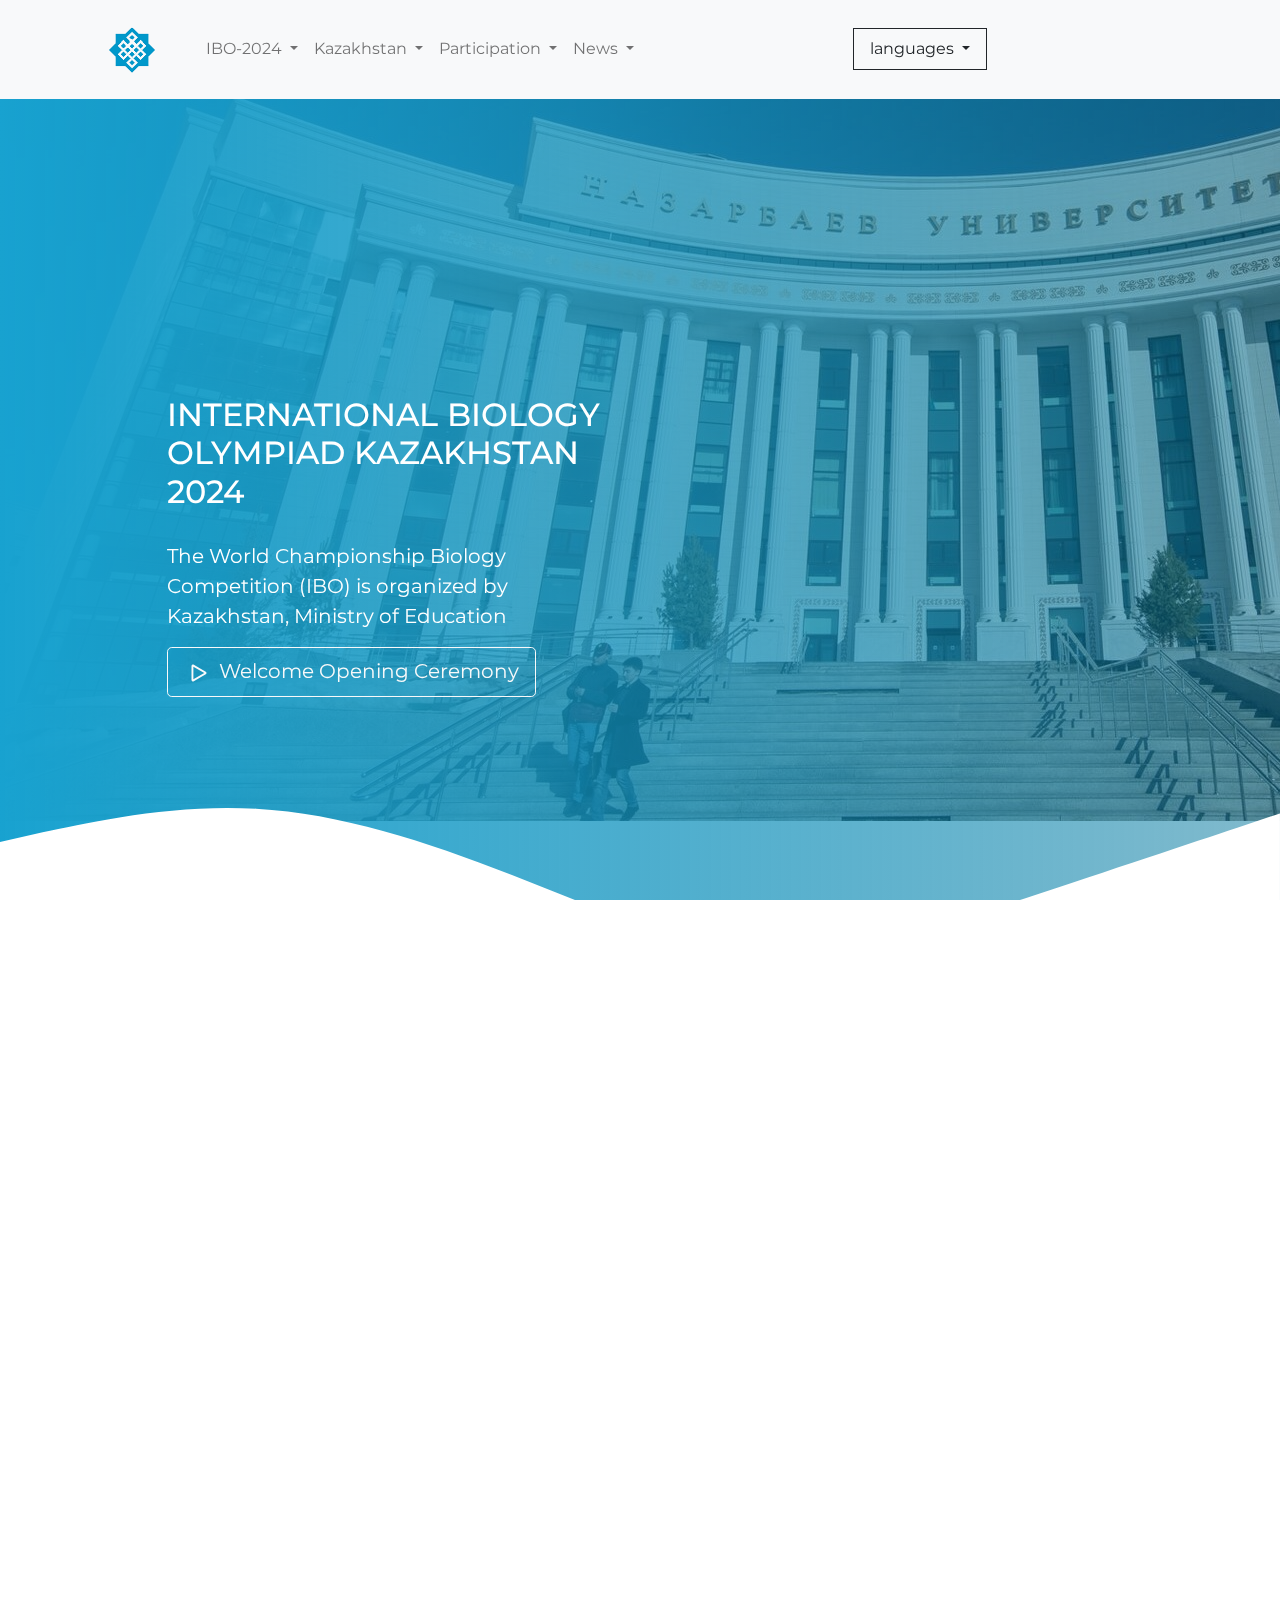
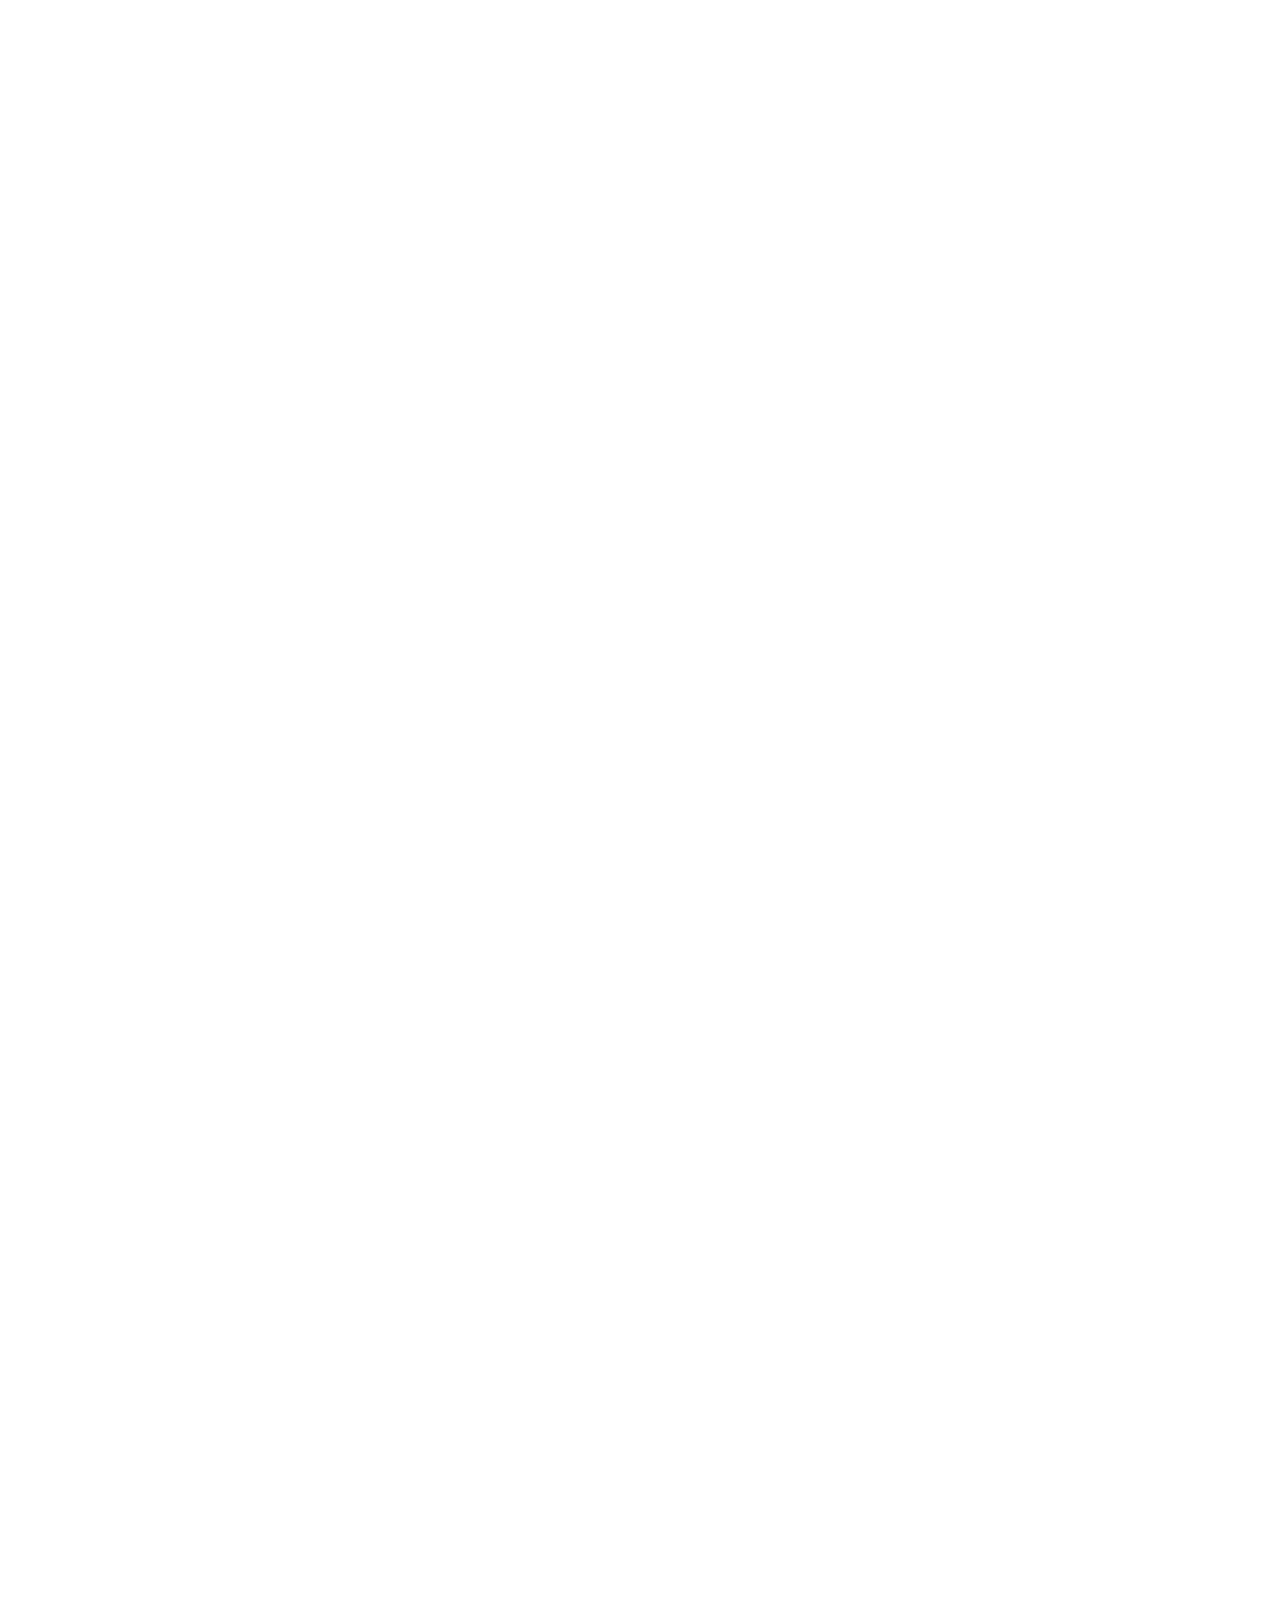
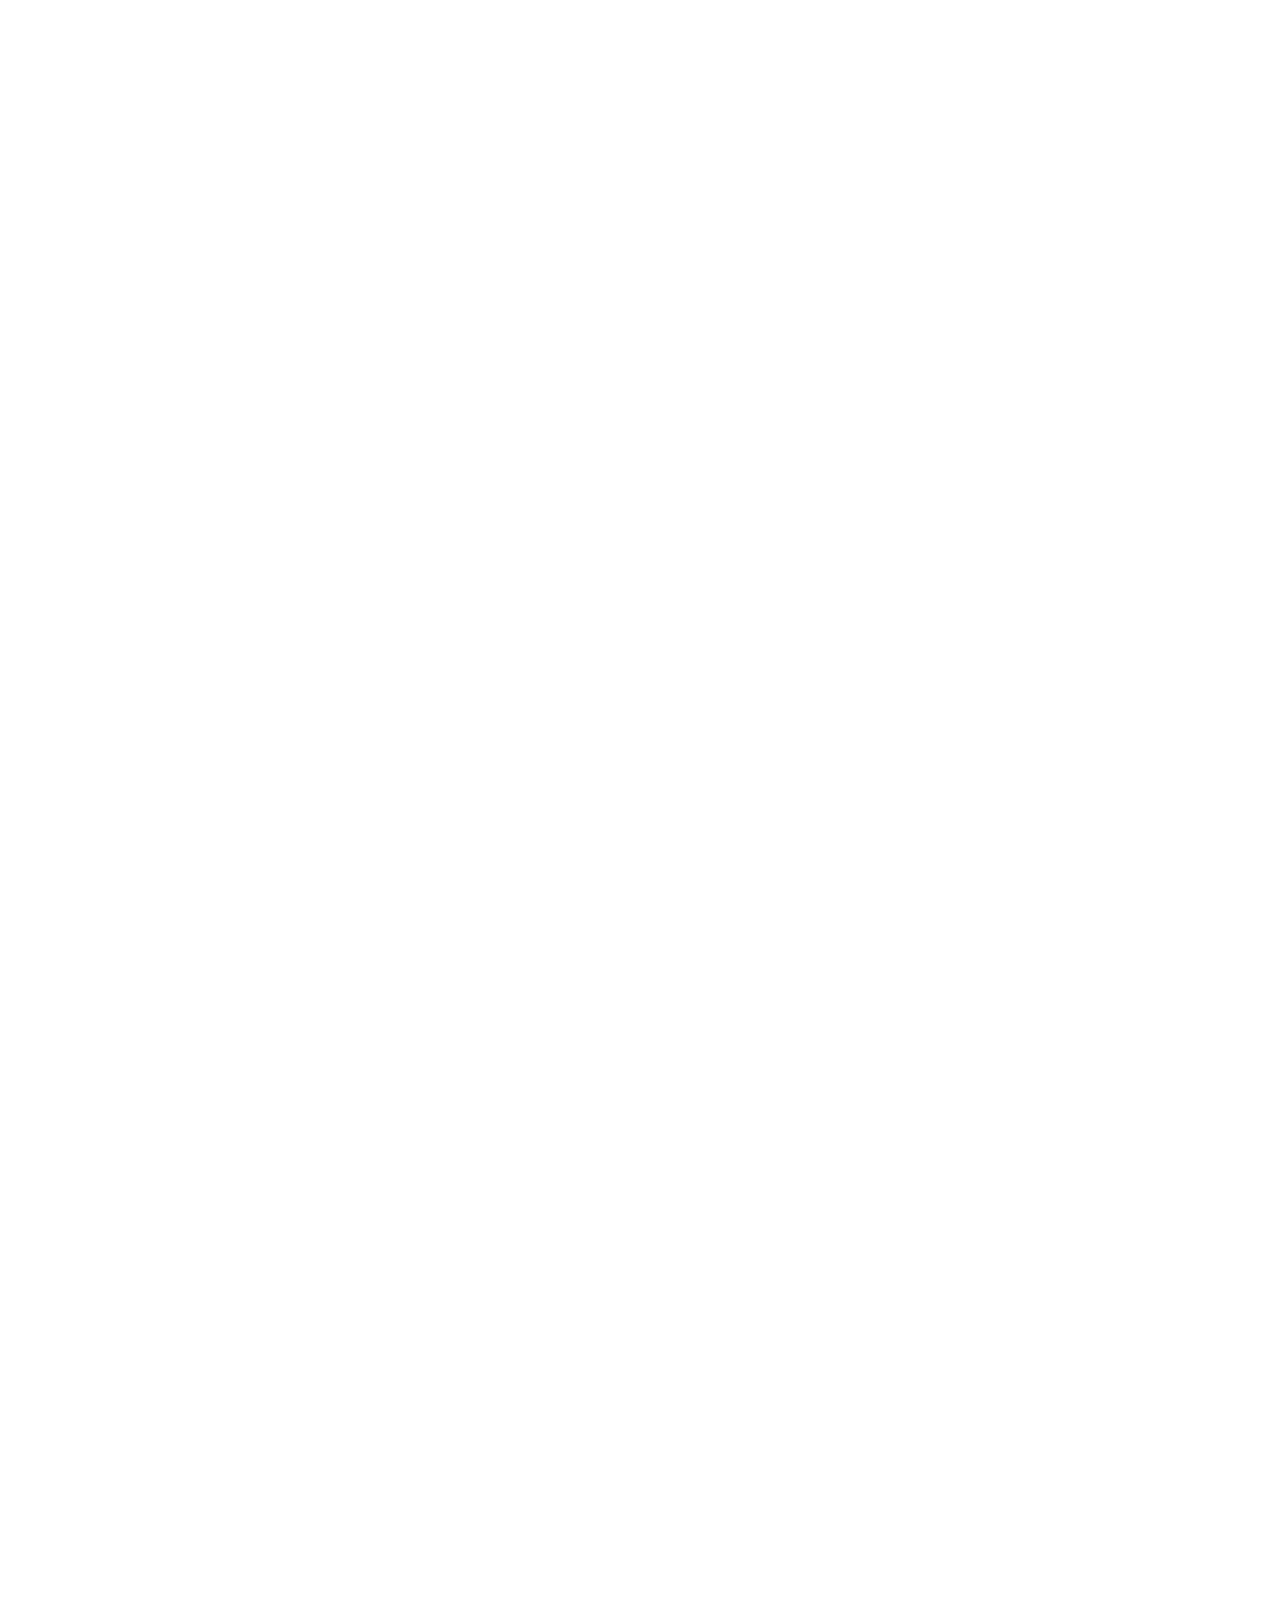
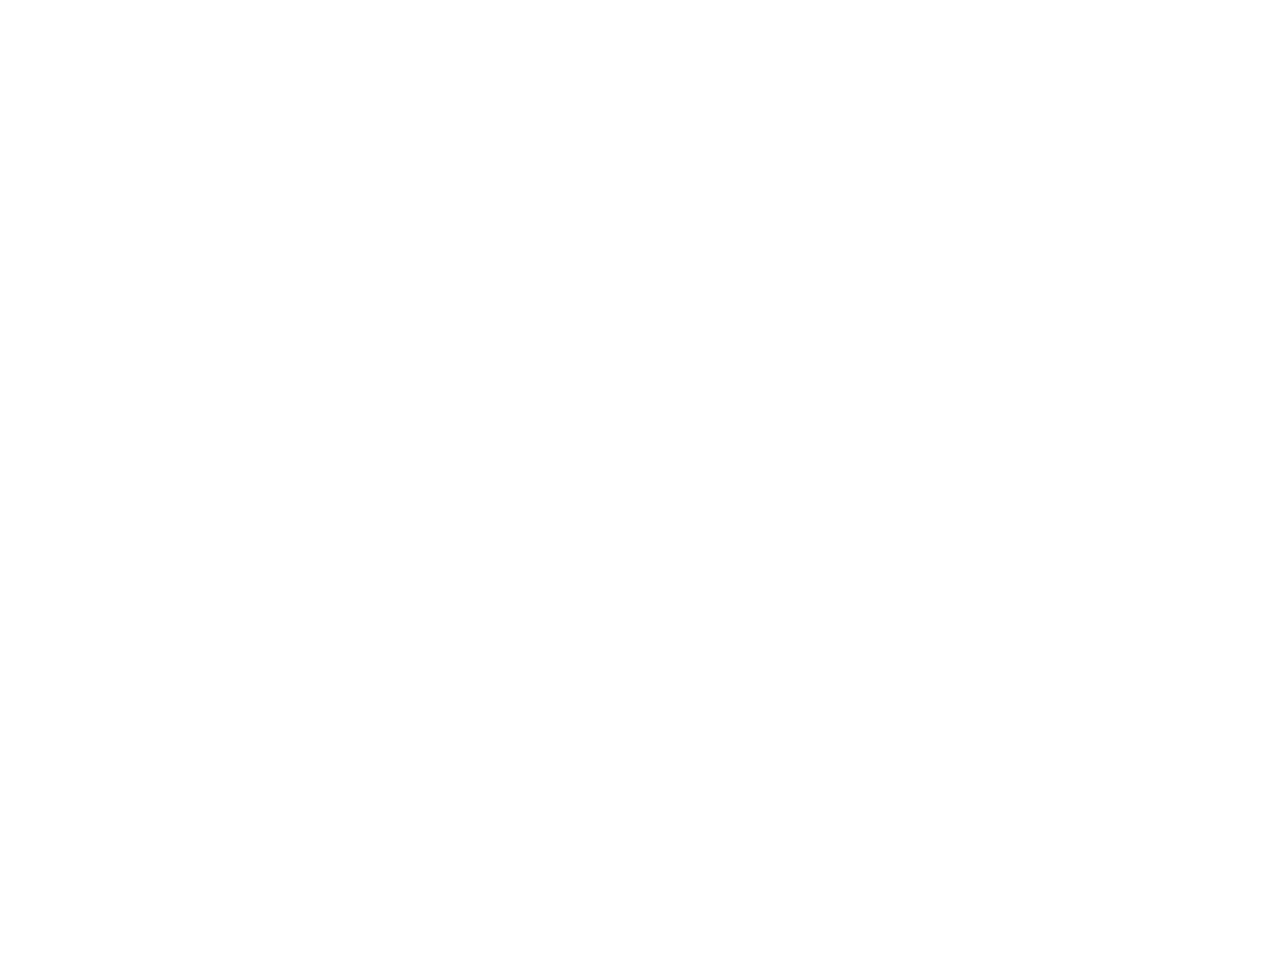
==== commit 6aa7b03b: "border changed" ====
--- a/index.html
+++ b/index.html
@@ -175,7 +175,7 @@
 
 <section class="info-elements">
     <div class="container pt-2">
-        <div class="row g-5 align-items-center justify-content-around border border-dark border-3 m-0">
+        <div class="row g-5 align-items-center justify-content-around m-0" style="border: 2px solid #4A4A4B; border-radius: 5px">
             <div class="col-md-3 d-flex flex-column">
                 <div class="p-2">
                     <svg xmlns="http://www.w3.org/2000/svg" width="60" height="60" fill="currentColor"
--- a/css/style.css
+++ b/css/style.css
@@ -196,9 +196,10 @@
     background-size: cover;
 }
 .about_kz p {
-    background-color: rgba(255, 255, 255, 0.75);
+    background-color: rgba(255, 255, 255, 0.80);
     padding: 2rem;
     text-align: left;
+    box-shadow:0 1rem 3rem rgba(0,0,0,.175);
 }
 
 /* ORGANISATIONS AND HOSTS */
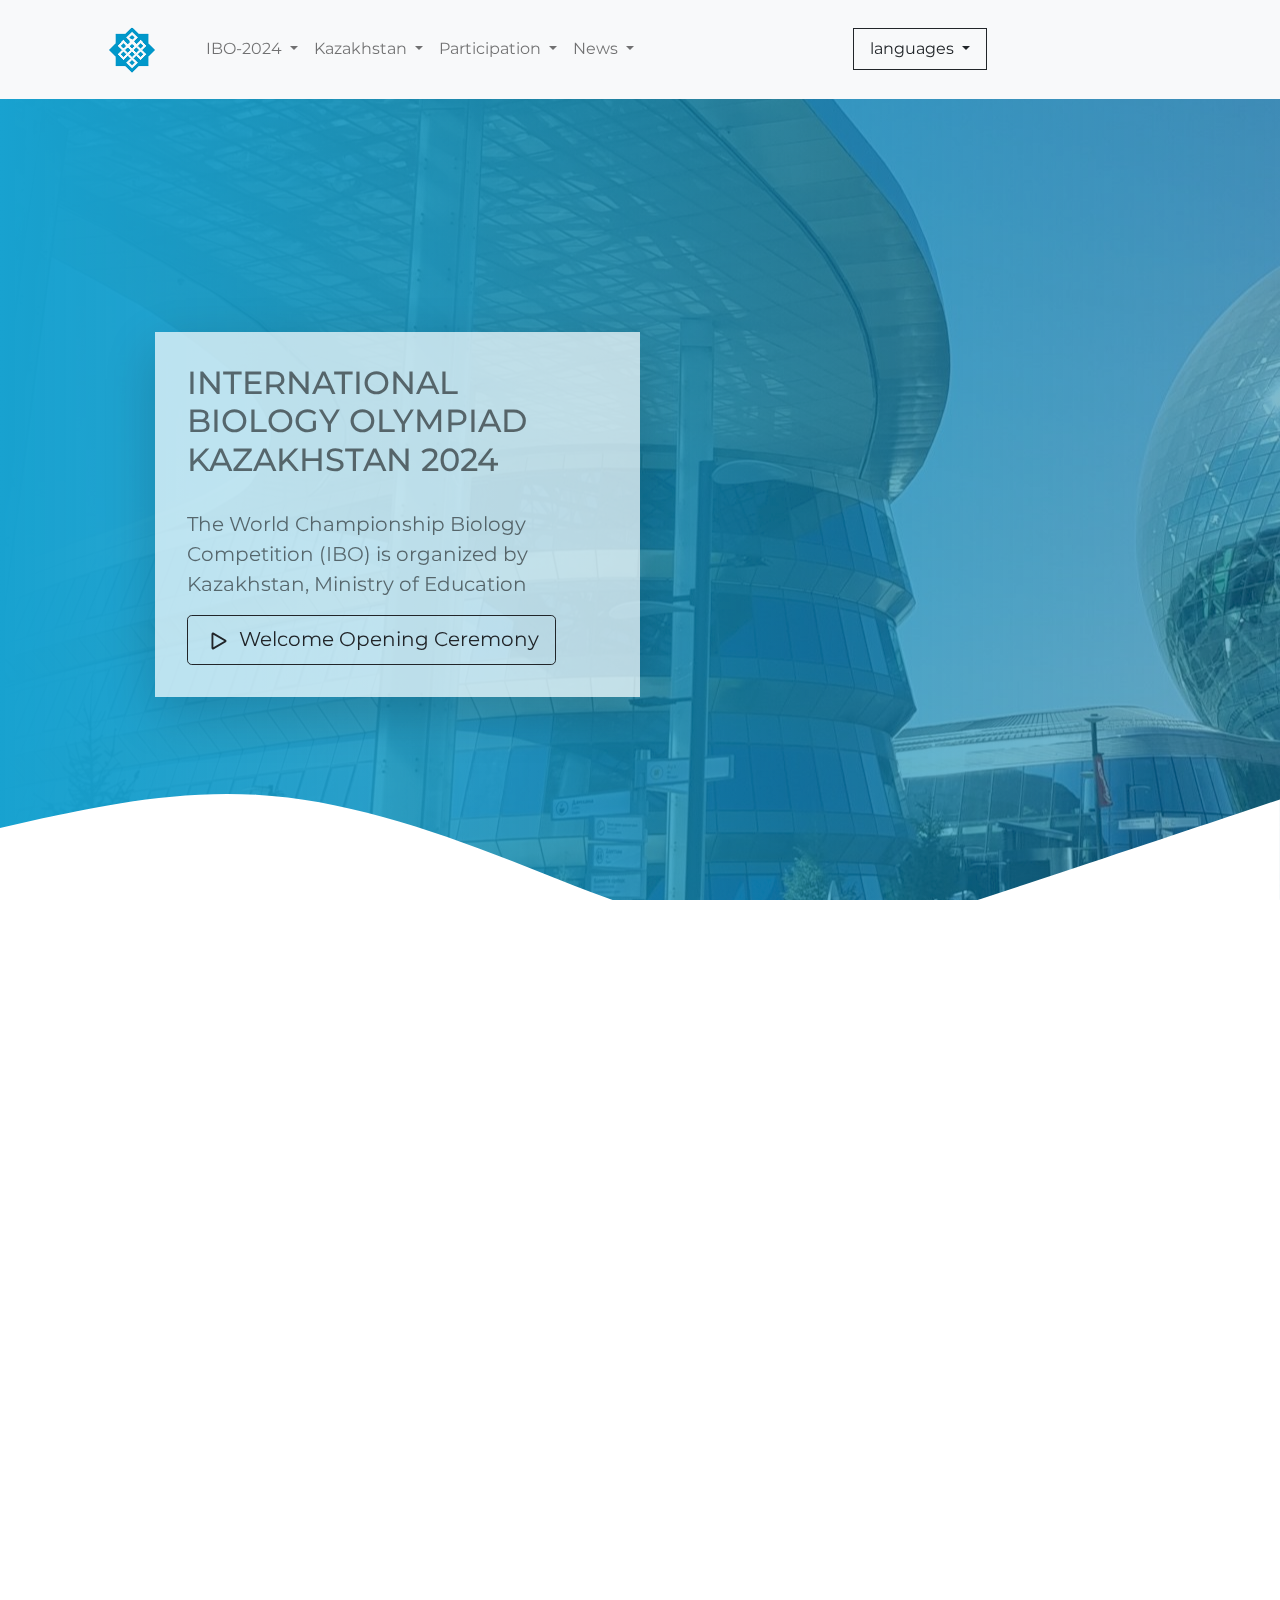
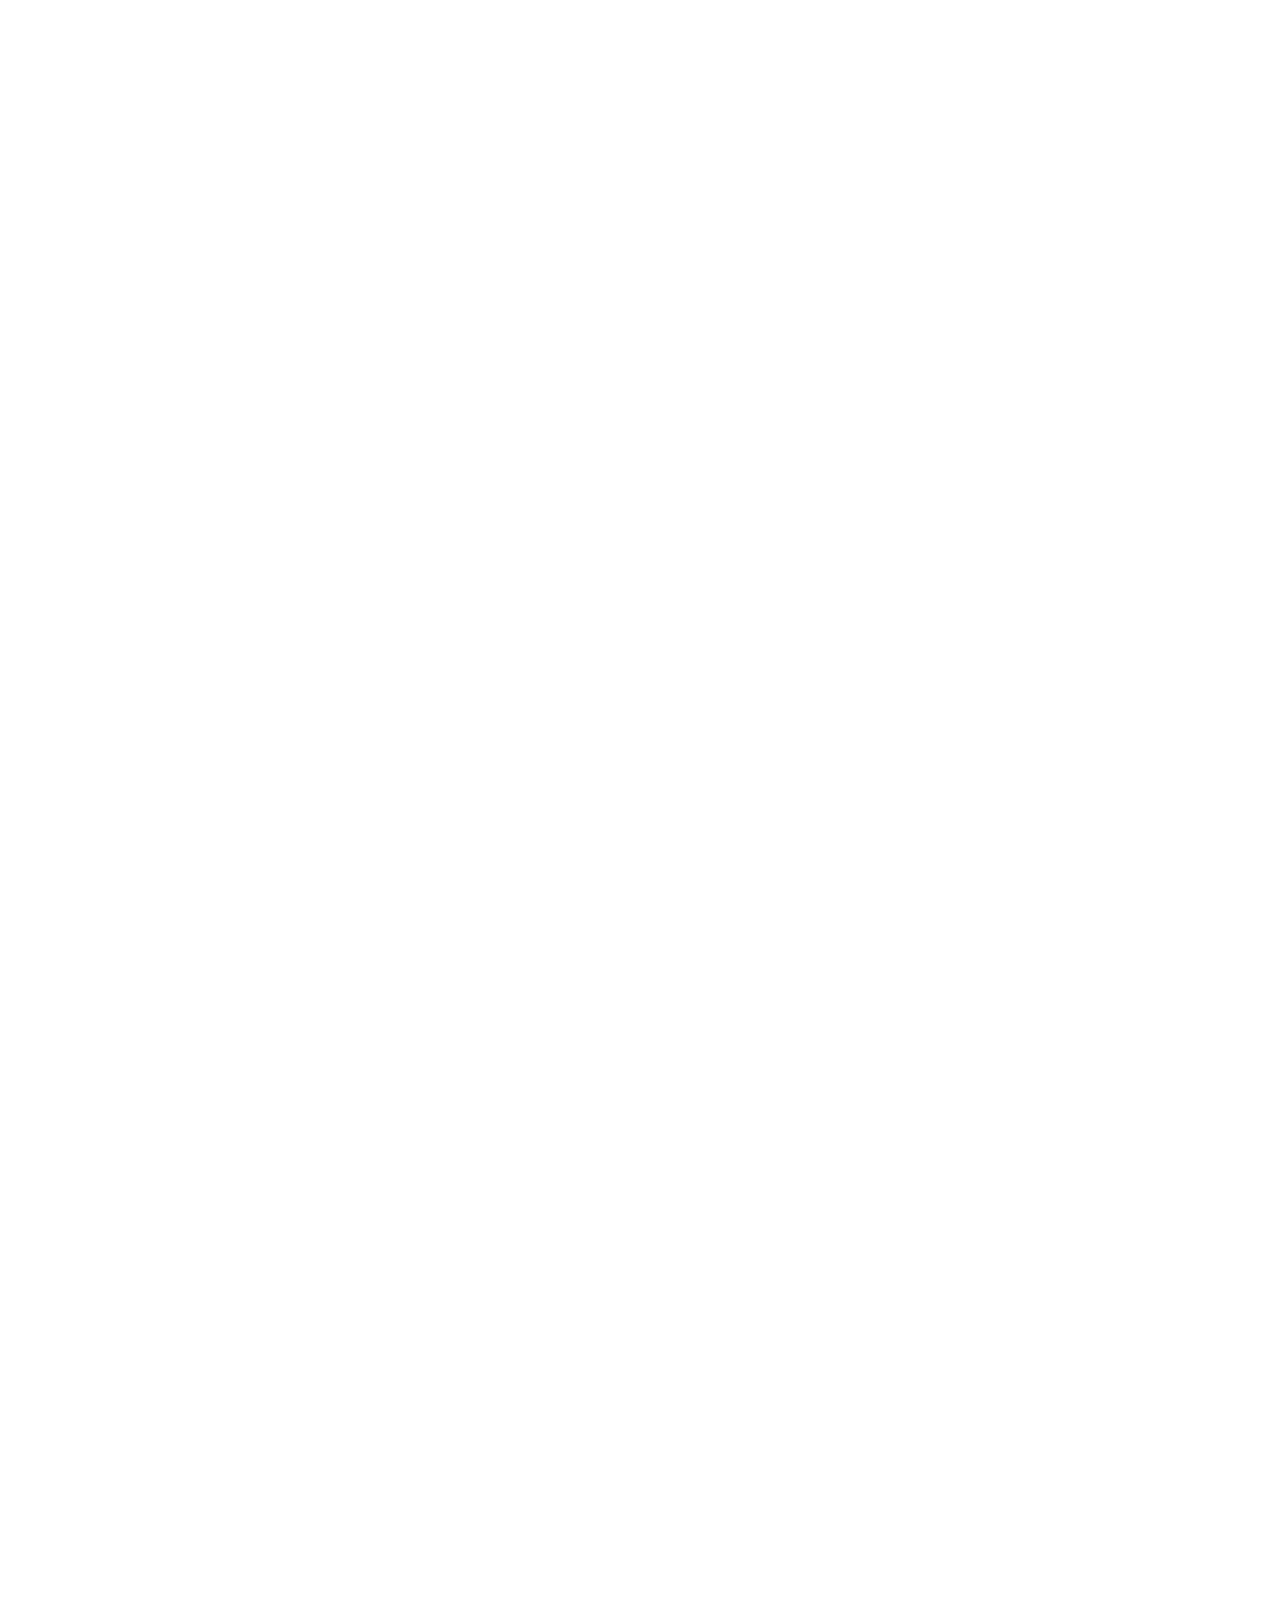
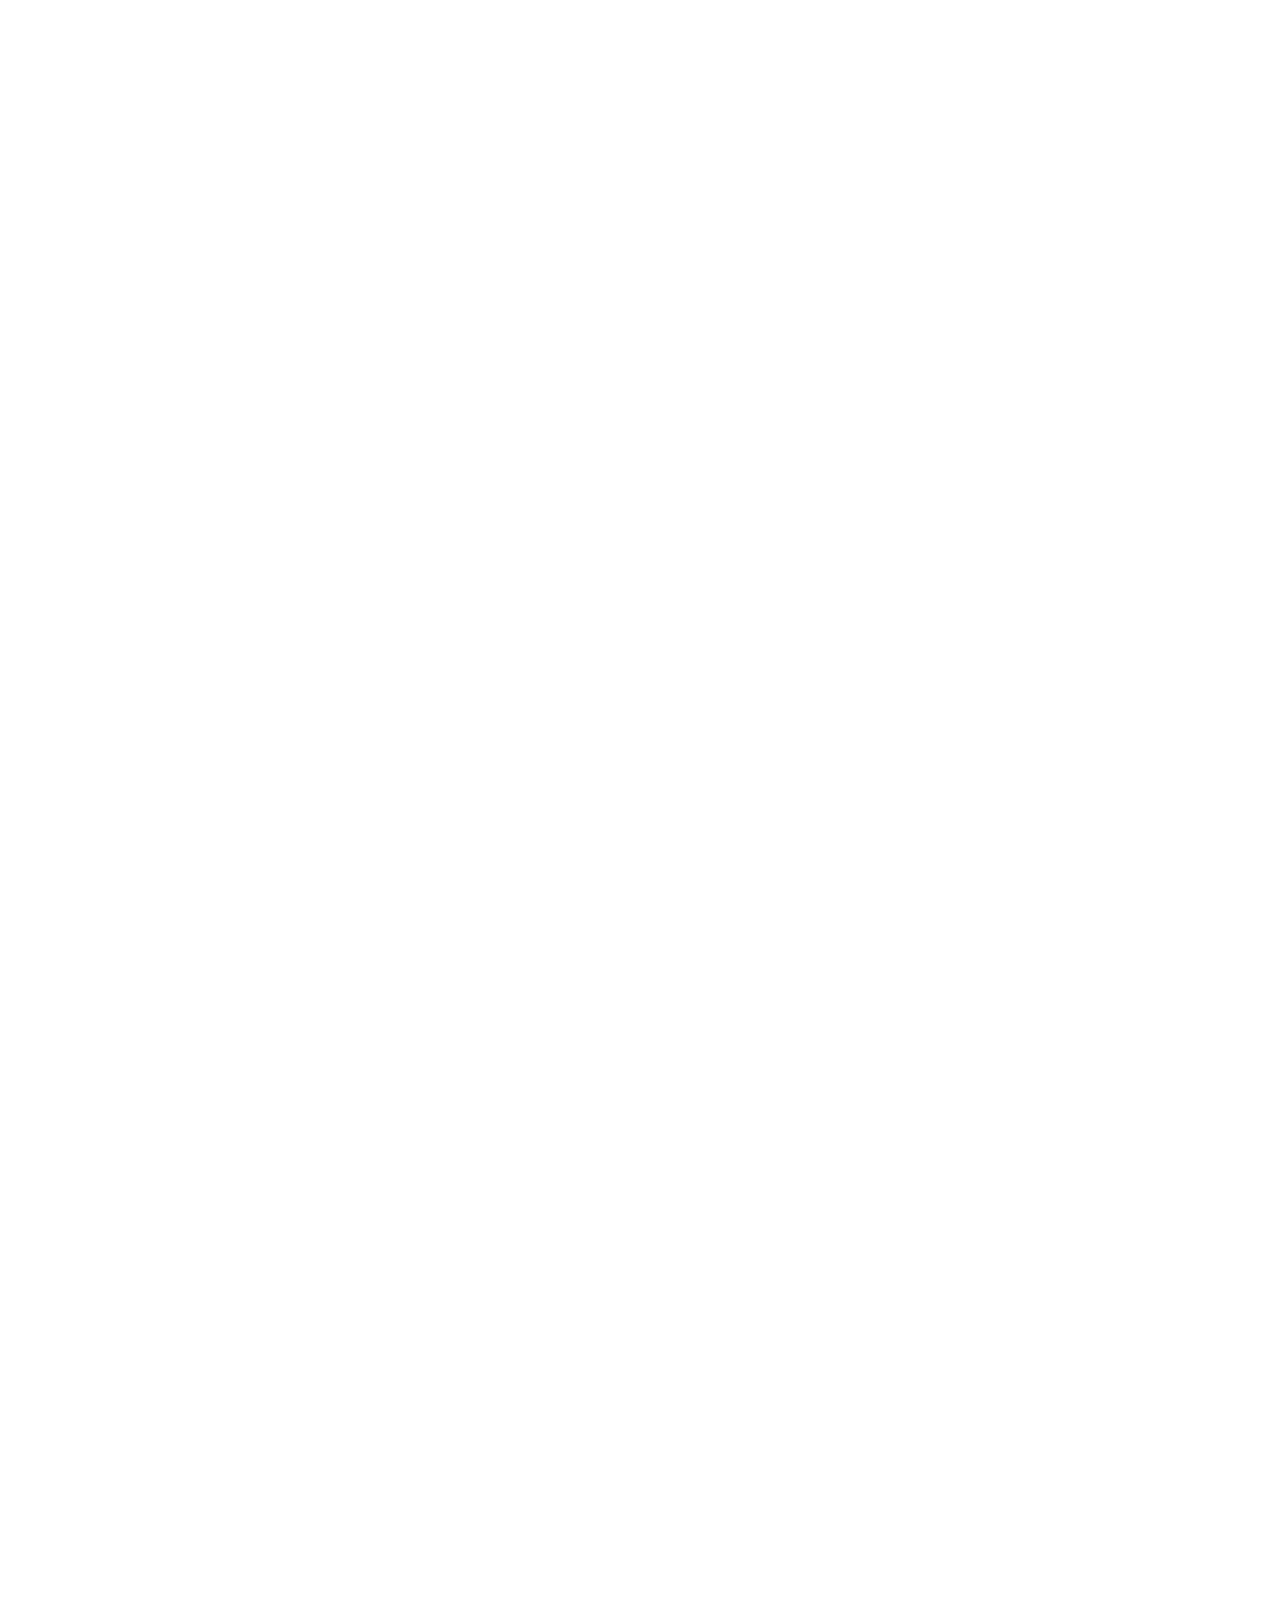
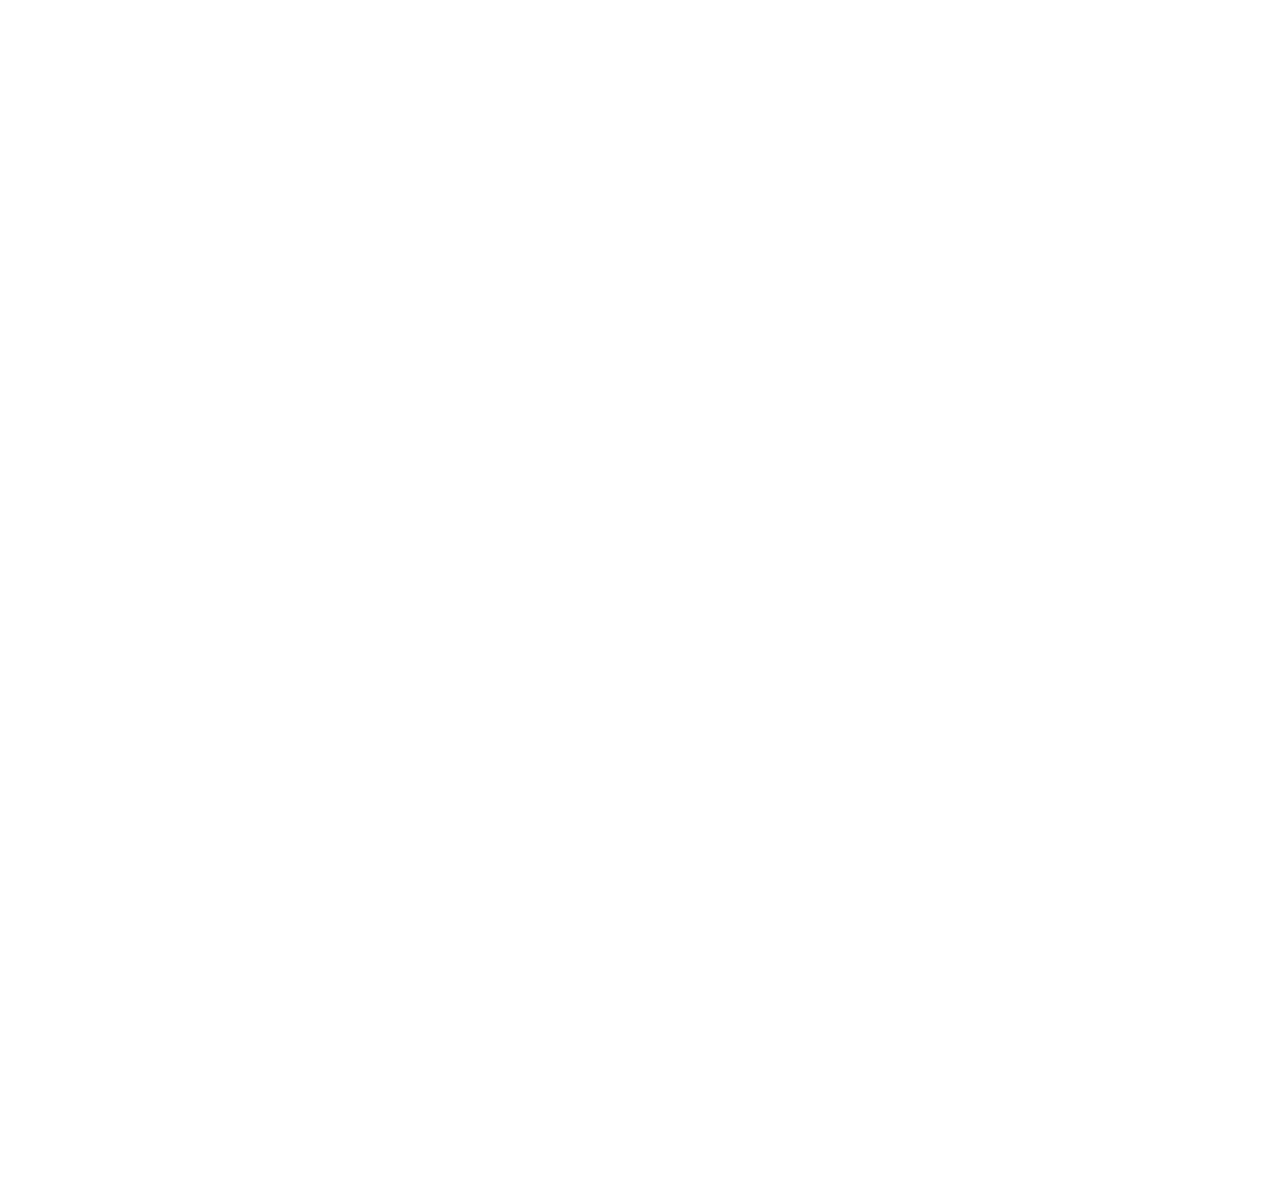
==== commit 5acebd29: "new" ====
--- a/index.html
+++ b/index.html
@@ -14,8 +14,7 @@
 
     <link rel="preconnect" href="https://fonts.googleapis.com">
     <link rel="preconnect" href="https://fonts.gstatic.com" crossorigin>
-    <link href="https://fonts.googleapis.com/css2?family=Kanit:wght@500&family=Montserrat:wght@500&display=swap"
-          rel="stylesheet">
+    <link href="https://fonts.googleapis.com/css2?family=Montserrat:wght@500&display=swap" rel="stylesheet">
 </head>
 <body>
 
@@ -36,7 +35,12 @@
                         IBO-2024
                     </a>
                     <ul class="dropdown-menu" aria-labelledby="navbarDropdownMenuLink1">
-                        <li><a class="dropdown-item" href="orgs_and_hosts.html">Organizers & Hosts</a></li>
+                        <li>
+                            <a class="dropdown-item" href="orgs_and_hosts.html"
+                               id="navbarDropdownMenuLink1_org_and_hosts">
+                                Organizers & Hosts
+                            </a>
+                        </li>
                     </ul>
                 </li>
                 <li class="nav-item dropdown">
@@ -45,7 +49,11 @@
                         Kazakhstan
                     </a>
                     <ul class="dropdown-menu" aria-labelledby="navbarDropdownMenuLink2">
-                        <li><a class="dropdown-item" href="about_kz.html">About Kazakhstan</a></li>
+                        <li>
+                            <a class="dropdown-item" href="about_kz.html" id="navbarDropdownMenuLink2_about_kz">
+                                About Kazakhstan
+                            </a>
+                        </li>
                     </ul>
                 </li>
                 <li class="nav-item dropdown">
@@ -78,7 +86,7 @@
                 </a>
                 <ul class="dropdown-menu" aria-labelledby="navbarDropdownMenuLink5" style="min-width: 8.5rem">
                     <li>
-                        <a class="dropdown-item text-center" href="#">
+                        <a class="dropdown-item text-center" href="kz">
                             <img
                                     src="https://flagcdn.com/kz.svg"
                                     width="30"
@@ -87,7 +95,7 @@
                         </a>
                     </li>
                     <li>
-                        <a class="dropdown-item text-center" href="#">
+                        <a class="dropdown-item text-center" href="ru/index.html">
                             <img
                                     src="https://flagcdn.com/ru.svg"
                                     width="30"
@@ -96,7 +104,7 @@
                         </a>
                     </li>
                     <li>
-                        <a class="dropdown-item text-center" href="#">
+                        <a class="dropdown-item text-center" href="index.html">
                             <img
                                     src="https://flagcdn.com/gb.svg"
                                     width="30"
@@ -110,11 +118,11 @@
     </div>
 </nav>
 
-<header class="page-header gradient">
+<header class="page-header gradient d-flex flex-column justify-content-between">
     <div class="container">
         <div class="row align-items-center justify-content-center">
-            <div class="col-md-5">
-                <h2 class="">
+            <div class="page-header_welcome_block col-md-5">
+                <h2>
                     INTERNATIONAL BIOLOGY OLYMPIAD KAZAKHSTAN 2024
                 </h2><br>
                 <p>
@@ -122,7 +130,7 @@
                     Education
                 </p>
                 <div class="btn-group me-2" role="group" aria-label="Second group">
-                    <button type="button" class="btn btn-outline-light btn-lg" data-bs-toggle="modal"
+                    <button type="button" class="btn btn-outline-dark btn-lg" data-bs-toggle="modal"
                             data-bs-target="#exampleModalToggle">
                         <svg xmlns="http://www.w3.org/2000/svg" width="30" height="30" fill="currentColor"
                              class="bi bi-play" viewBox="0 0 16 16">
@@ -175,7 +183,8 @@
 
 <section class="info-elements">
     <div class="container pt-2">
-        <div class="row g-5 align-items-center justify-content-around m-0" style="border: 2px solid #4A4A4B; border-radius: 5px">
+        <div class="row g-5 align-items-center justify-content-around m-0"
+             style="border: 2px solid #4A4A4B; border-radius: 5px">
             <div class="col-md-3 d-flex flex-column">
                 <div class="p-2">
                     <svg xmlns="http://www.w3.org/2000/svg" width="60" height="60" fill="currentColor"
@@ -187,7 +196,7 @@
                     <span> Date </span>
                 </div>
                 <div class="p-2">
-                    <p class="fw-bold">Mon, 3rd July to Tue, 11th July</p>
+                    <p class="fw-bold" id="index_info-elements_date_content">Mon, 3rd July to Tue, 11th July</p>
                 </div>
             </div>
             <div class="col-md-3 d-flex flex-column">
@@ -233,16 +242,33 @@
         <div class="carousel-inner">
             <div class="carousel-item active">
                 <center>
-                    <img src="img/2-mangystau-region.jpg" class="d-block w-50 img-fluid" alt="...">
+                    <img src="img/2-mangystau-region.jpg" class="d-block img-fluid" style="width: 60%" alt="...">
+                    <div class="carousel-caption d-none d-md-block">
+                        <div class="carousel-caption-content">
+                            <h5>First slide label</h5>
+                            <p>
+                                Some representative placeholder content for the first slide.
+                            </p>
+                        </div>
+                    </div>
                 </center>
             </div>
             <div class="carousel-item">
                 <center>
-                    <img src="img/3-jasylkol-lake-almaty-region.jpg" class="d-block w-50 img-fluid" alt="...">
+                    <img src="img/3-jasylkol-lake-almaty-region.jpg" class="d-block img-fluid" style="width: 60%"
+                         alt="...">
+                    <div class="carousel-caption d-none d-md-block">
+                        <div class="carousel-caption-content">
+                            <h5>Second slide label</h5>
+                            <p>
+                                Some representative placeholder content for the second slide.
+                            </p>
+                        </div>
+                    </div>
                 </center>
             </div>
         </div>
-        <button class="carousel-control-prev justify-content-end" type="button"
+        <button class="carousel-control-prev" type="button"
                 data-bs-target="#carouselExampleControls"
                 data-bs-slide="prev">
             <div class="carousel-control-icon-mdb">
@@ -256,7 +282,7 @@
             </div>
             <span class="visually-hidden">Previous</span>
         </button>
-        <button class="carousel-control-next justify-content-start" type="button"
+        <button class="carousel-control-next" type="button"
                 data-bs-target="#carouselExampleControls"
                 data-bs-slide="next">
             <div class="carousel-control-icon-mdb">
@@ -287,13 +313,17 @@
                 <img src="img/logos/logo-mon.png" class="card-img-top" alt="...">
                 <div class="card-body">
                     <h5 class="card-title">Vision</h5>
-                    <p class="card-text">This is a longer card with supporting text below as a natural lead-in to
-                        additional content. This content is a little bit longer.</p>
+                    <p class="card-text">
+                        This is a longer card with supporting text below as a natural lead-in to
+                        additional content. This content is a little bit longer.
+                    </p>
                     <h5 class="card-title">Mission</h5>
-                    <p class="card-text">Develop an innovative Education System for a knowledge and global competitive
+                    <p class="card-text">
+                        Develop an innovative Education System for a knowledge and global competitive
                         society, that includes all age groups to meet future labor market demand, by ensuring quality of
                         the ministry of education outputs, and provision of best services for internal and external
-                        customers</p>
+                        customers
+                    </p>
                 </div>
             </div>
         </div>
@@ -302,8 +332,10 @@
                 <img src="img/logos/logo-daryn.png" class="card-img-top" alt="...">
                 <div class="card-body">
                     <h5 class="card-title">Daryn</h5>
-                    <p class="card-text">This is a longer card with supporting text below as a natural lead-in to
-                        additional content. This content is a little bit longer.</p>
+                    <p class="card-text">
+                        This is a longer card with supporting text below as a natural lead-in to
+                        additional content. This content is a little bit longer.
+                    </p>
                 </div>
             </div>
         </div>
@@ -312,10 +344,10 @@
 
 <section class="programs gradient">
     <svg xmlns="http://www.w3.org/2000/svg" viewBox="0 0 1440 320">
-        <path fill="#ffffff" fill-opacity="1"
+        <path fill="#ffffff" fill-opacity="1" transform="translate(0 -1)"
               d="M0,128L80,144C160,160,320,192,480,192C640,192,800,160,960,149.3C1120,139,1280,149,1360,154.7L1440,160L1440,0L1360,0C1280,0,1120,0,960,0C800,0,640,0,480,0C320,0,160,0,80,0L0,0Z"></path>
     </svg>
-    <div class="container w-50">
+    <div class="container w-75">
         <div class="d-flex flex-wrap flex-row mb-3 justify-content-around align-items-center shadow-lg">
             <div class="p-2 text-light">
                 <h4 class="fs-5 fw-bold">Program</h4>
@@ -323,7 +355,7 @@
             <div class="p-2 text-light">
                 <p class="fs-5 fw-bold">Students</p>
                 <a href="#">
-                    Learn More
+                    <span>Learn More</span>
                     <svg xmlns="http://www.w3.org/2000/svg" width="16" height="16" fill="currentColor"
                          class="bi bi-caret-right" viewBox="0 0 16 16">
                         <path d="M6 12.796V3.204L11.481 8 6 12.796zm.659.753 5.48-4.796a1 1 0 0 0 0-1.506L6.66 2.451C6.011 1.885 5 2.345 5 3.204v9.592a1 1 0 0 0 1.659.753z"/>
@@ -333,7 +365,7 @@
             <div class="p-2 text-light">
                 <p class="fs-5 fw-bold">Jury</p>
                 <a href="#">
-                    Learn More
+                    <span>Learn More</span>
                     <svg xmlns="http://www.w3.org/2000/svg" width="16" height="16" fill="currentColor"
                          class="bi bi-caret-right" viewBox="0 0 16 16">
                         <path d="M6 12.796V3.204L11.481 8 6 12.796zm.659.753 5.48-4.796a1 1 0 0 0 0-1.506L6.66 2.451C6.011 1.885 5 2.345 5 3.204v9.592a1 1 0 0 0 1.659.753z"/>
@@ -354,24 +386,41 @@
     <!--              d="M0,224L48,229.3C96,235,192,245,288,218.7C384,192,480,128,576,117.3C672,107,768,149,864,154.7C960,160,1056,128,1152,128C1248,128,1344,160,1392,176L1440,192L1440,0L1392,0C1344,0,1248,0,1152,0C1056,0,960,0,864,0C768,0,672,0,576,0C480,0,384,0,288,0C192,0,96,0,48,0L0,0Z"></path>-->
     <!--    </svg>-->
     <div class="container">
-        <div class="row align-items-center pt-3">
+        <div class="row align-items-center pt-5">
+            <div class="col-md-6 text-center">
+                <img src="img/exams.webp" class="img-fluid border border-1 border-dark shadow" style="opacity: 0.85" alt="">
+            </div>
             <div class="col-md-6">
-                <img src="img/zaili-alatau-almaty-region-1.jpg" class="img-fluid" width="550" alt="">
-            </div>
-            <div class="col-md-6">
-                <h1 class="my-3">Introducing smth</h1>
-                <p class="my-4">
-                    Lorem ipsum dolor sit amet, consectetur adipisicing elit.
-                    Aliquam architecto corporis dignissimos, facilis omnis
-                    pariatur totam unde voluptatum! Aperiam dignissimos
-                    distinctio ipsa, nulla quidem veritatis.
-                </p>
+                <h1 class="my-3 text-center">
+                    Experiment Exams - Format
+                </h1>
                 <ul>
-                    <li>1</li>
-                    <li>2</li>
-                    <li>3</li>
-                    <li>4</li>
+                    <li>
+                        Exams for experiment will be conducted across 4 slots on the same day
+                    </li>
+                    <li>
+                        Each slot will be followed by an hour long break for snacks/lunch/transport to next exam hall
+                    </li>
+                    <li>
+                        All the students will get the list of apparatus and a checklist to verify items present 10
+                        minutes before start of the exam
+                    </li>
+                    <li>
+                        A total of 80 participating countries(expected) will be divided in to four groups (A,B,C,D)
+                        consisting of 20 countries/80 students each
+                    </li>
                 </ul>
+                <ol>
+                    <li>
+                        Group will remain the same for all exam days
+                    </li>
+                    <li>
+                        Groups will be identified using different color of clothing
+                    </li>
+                    <li>
+                        Groups will not interact with each other when they transition from one exam to the other
+                    </li>
+                </ol>
             </div>
         </div>
     </div>
@@ -528,12 +577,14 @@
         <div class="row">
             <div class="col-md-10">
                 <h1>Gallery for some demonstration</h1>
-                <p>Lorem ipsum dolor sit amet, consectetur adipisicing elit.
+                <p>
+                    Lorem ipsum dolor sit amet, consectetur adipisicing elit.
                     Ad, aut beatae blanditiis deleniti in laboriosam
-                    obcaecati porro sint voluptatem voluptatibus.</p>
-            </div>
-        </div>
-        <div class="row my-3 g-3">
+                    obcaecati porro sint voluptatem voluptatibus.
+                </p>
+            </div>
+        </div>
+        <div class="row mt-3 g-3 pb-5">
             <div class="col-md-4">
                 <img src="img/gallery/1-aktau-mountains-alamty-region.jpg" alt="Gallery image"
                      class="img-fluid">
@@ -547,13 +598,13 @@
                      class="img-fluid">
             </div>
         </div>
-        <div class="row mt-5 pb-5 justify-content-end">
-            <div class="col-md-2">
-                <button type="button" class="btn btn-outline-secondary">
-                    See all works
-                </button>
-            </div>
-        </div>
+        <!--        <div class="row mt-5 pb-5 justify-content-end">-->
+        <!--            <div class="col-md-2">-->
+        <!--                <button type="button" class="btn btn-outline-secondary">-->
+        <!--                    See all works-->
+        <!--                </button>-->
+        <!--            </div>-->
+        <!--        </div>-->
     </div>
 </section>
 
@@ -570,7 +621,7 @@
                     <p style="font-size: 14px;">
                         Kazakhstan is honoured to host the 35th IBO, the world’s most prestigious scientific Olympiad,
                         in
-                        2024.
+                        2024
                     </p>
                 </div>
             </div>
--- a/css/style.css
+++ b/css/style.css
@@ -1,8 +1,9 @@
-*{
-    padding:0;
-    margin:0;
-    box-sizing:border-box;
-}
+* {
+    padding: 0;
+    margin: 0;
+    box-sizing: border-box;
+}
+
 h1,
 h2,
 h3,
@@ -23,6 +24,7 @@
 html {
     overflow: hidden;
 }
+
 body {
     margin: 0;
     padding: 0;
@@ -38,6 +40,7 @@
     transform-style: inherit;
     width: 100vw;
 }
+
 header::before {
     content: '';
     display: block;
@@ -49,38 +52,49 @@
     z-index: -1;
     transform-origin: center;
     min-height: 100vh;
-    background-image: url("../img/nazarbaev_university.jpg");
+    background-image: url("../img/expo_1920x1080.jpg");
     background-repeat: no-repeat;
     background-size: auto;
 
     transform: translateZ(-1px) scale(2);
 }
-header .wave_image {
-    width: 100%;
-    height: 100%;
-}
+
 .page-header {
     padding-top: 8.6rem;
     margin-bottom: -1px;
     font-size: 1.25rem;
     color: #ffffff;
 }
+
 .page-header .container {
-    padding: 10rem 0 2rem;
-}
-
+    padding: 6rem 0 0;
+}
+
+.page-header_welcome_block {
+    color: rgba(0, 0, 0, .55);
+    background-color: rgba(255, 255, 255, 0.7);
+    padding: 2rem;
+    box-shadow: 0 1rem 3rem rgba(0, 0, 0, .175);
+}
+
+.btn-outline-dark:hover {
+    color: #fff;
+    background-color: #546166;
+    border-color: #546166
+}
 
 section {
     transform-style: inherit;
     width: 100vw;
     background-color: #fff;
 }
+
 .gradient {
-    background: rgb(24,162,208);
+    background: rgb(24, 162, 208);
     background: linear-gradient(
             90deg,
-            rgba(24,162,208,1) 0%,
-            rgba(3,117,154,0.5) 100%
+            rgba(24, 162, 208, 1) 0%,
+            rgba(3, 117, 154, 0.5) 100%
     );
 }
 
@@ -94,26 +108,35 @@
     color: #ffffff;
     margin-bottom: -1px;
 }
+
 .feature ul {
     margin-left: -1.75rem;
     list-style-type: none;
 }
+
 .feature ul li {
     padding-left: 2rem;
     background-image: url("../img/check-mark.svg");
     background-repeat: no-repeat;
-    line-height: 1.5rem;
-    margin-bottom: 1rem;
+    background-position-y: 7px;
+    line-height: 2rem;
+}
+
+.feature ol li {
+    padding-left: 3px;
+    line-height: 2rem;
 }
 
 /* ORGANISATIONS AND SPONSORS */
 .org_and_spons {
     color: #4A4A4B;
-    margin-bottom: 2px;
+    padding-bottom: 5px;
 }
 
 /* PROGRAMS */
-.programs {}
+.programs {
+}
+
 .programs .container .d-flex {
     padding: 2rem 0;
 }
@@ -122,13 +145,16 @@
 .academic_committee {
     color: #4A4A4B;
 }
+
 .gallery {
     color: #4A4A4B;
     background-color: whitesmoke;
 }
+
 .gallery img {
     border-radius: 5%;
 }
+
 .list-group-item.active {
     background-color: #19A3D1;
     border-color: #19A3D1;
@@ -140,13 +166,15 @@
     font-size: 1rem;
     padding: 1rem;
 }
+
 footer ul li {
     list-style-type: none;
     font-size: 12px;
     margin-left: -1.7rem;
 }
+
 footer a:hover {
-    color: rgba(0,0,0,.55);
+    color: rgba(0, 0, 0, .55);
 }
 
 a {
@@ -162,47 +190,99 @@
 .carousel-style-css {
     margin-top: -1px;
 }
+
 .carousel-control-icon-mdb {
     padding: 1rem;
     border: 2px solid black;
     border-radius: 100%;
 }
+
 .carousel-control-icon-mdb:hover {
     background-color: #212529;
     transition: 0.25s;
 }
-.carousel-control-icon-mdb:hover > #carousel-control-icon-mdb-id_1 {color: #ffffff;}
-.carousel-control-icon-mdb:hover > #carousel-control-icon-mdb-id_2{color: #ffffff;}
-#carousel-control-icon-mdb-id_1 {color: black;}
-#carousel-control-icon-mdb-id_2 {color: black;}
+
+.carousel-control-icon-mdb:hover > #carousel-control-icon-mdb-id_1 {
+    color: #ffffff;
+}
+
+.carousel-control-icon-mdb:hover > #carousel-control-icon-mdb-id_2 {
+    color: #ffffff;
+}
+
+#carousel-control-icon-mdb-id_1 {
+    color: black;
+}
+
+#carousel-control-icon-mdb-id_2 {
+    color: black;
+}
+
 #carouselExampleControls {
     background-color: #F5F5F5;
 }
 
+.carousel-caption-content {
+    color: rgba(0, 0, 0, .55);
+    background-color: rgba(255, 255, 255, 0.90);
+    padding: 2rem;
+    box-shadow: 0 1rem 3rem rgba(0, 0, 0, .175);
+}
+
 /* ABOUT KAZAKHSTAN */
 .about_kz_1 {
-    color: rgba(0,0,0,.55);
+    color: rgba(0, 0, 0, .55);
     background: url("../img/symbols/astana.jpg") no-repeat center;
     background-size: cover;
 }
+
 .about_kz_2 {
-    color: rgba(0,0,0,.55);
+    color: rgba(0, 0, 0, .55);
     background: url("../img/symbols/kz-flag.jpg") no-repeat center;
     background-size: cover;
 }
+
 .about_kz_3 {
-    color: rgba(0,0,0,.55);
+    color: rgba(0, 0, 0, .55);
     background: url("../img/symbols/kz-emblem.png") no-repeat center;
     background-size: cover;
 }
+
 .about_kz p {
     background-color: rgba(255, 255, 255, 0.80);
     padding: 2rem;
     text-align: left;
-    box-shadow:0 1rem 3rem rgba(0,0,0,.175);
+    box-shadow: 0 1rem 3rem rgba(0, 0, 0, .175);
 }
 
 /* ORGANISATIONS AND HOSTS */
 .org_and_hosts {
-    color: rgba(0,0,0,.55);
+    color: rgba(0, 0, 0, .55);
+}
+
+@media (max-width: 576px) {
+    header .container .row .col-md-5 {
+        text-align: center;
+    }
+
+    header .container .row .col-md-5 .btn-group {
+        margin: 0 8px 0;
+    }
+}
+
+@media (max-width: 768px) {
+    .org_and_spons .row .col .card {
+        margin: 2rem;
+    }
+
+    .org_and_hosts .container .row .col-md-4 {
+        padding: 0 0 2rem 0;
+    }
+}
+
+@media (max-width: 767px) {
+    .academic_committee .container .card {
+        width: 70%;
+        margin: 0 auto;
+    }
 }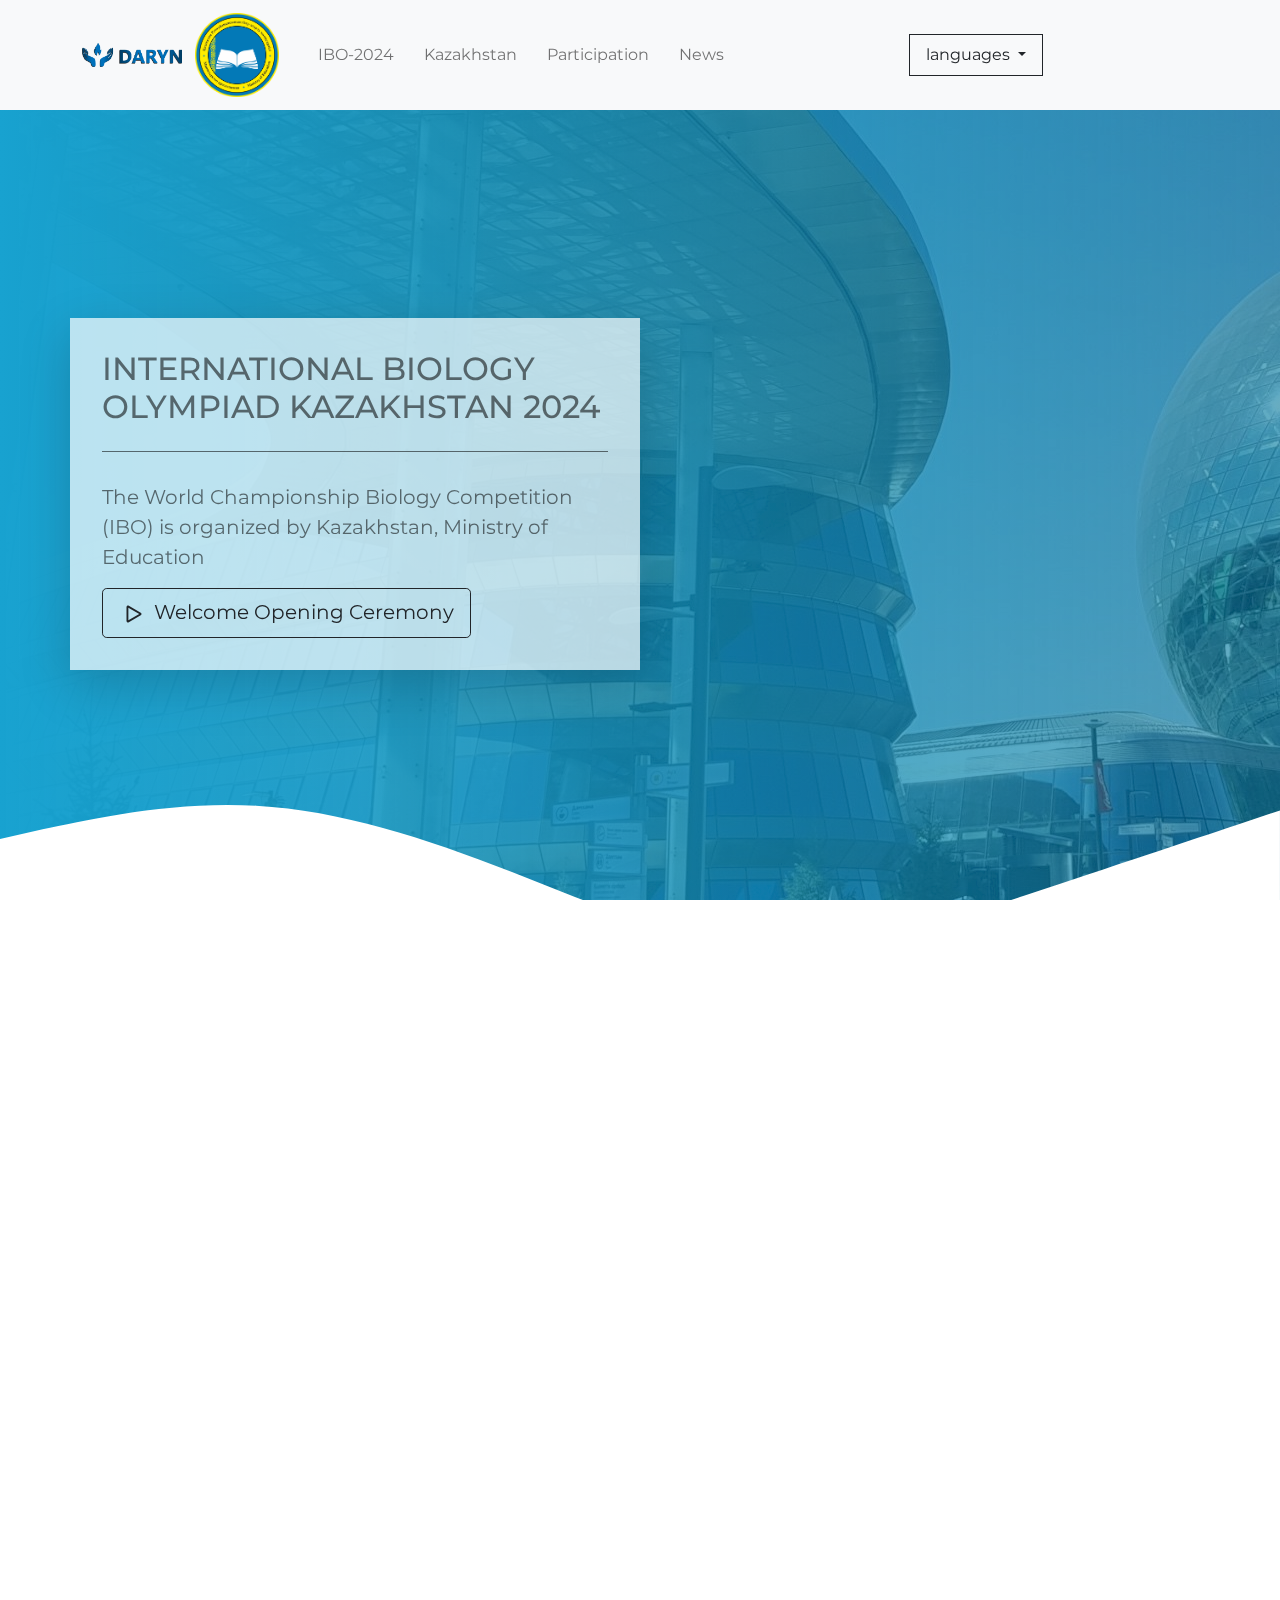
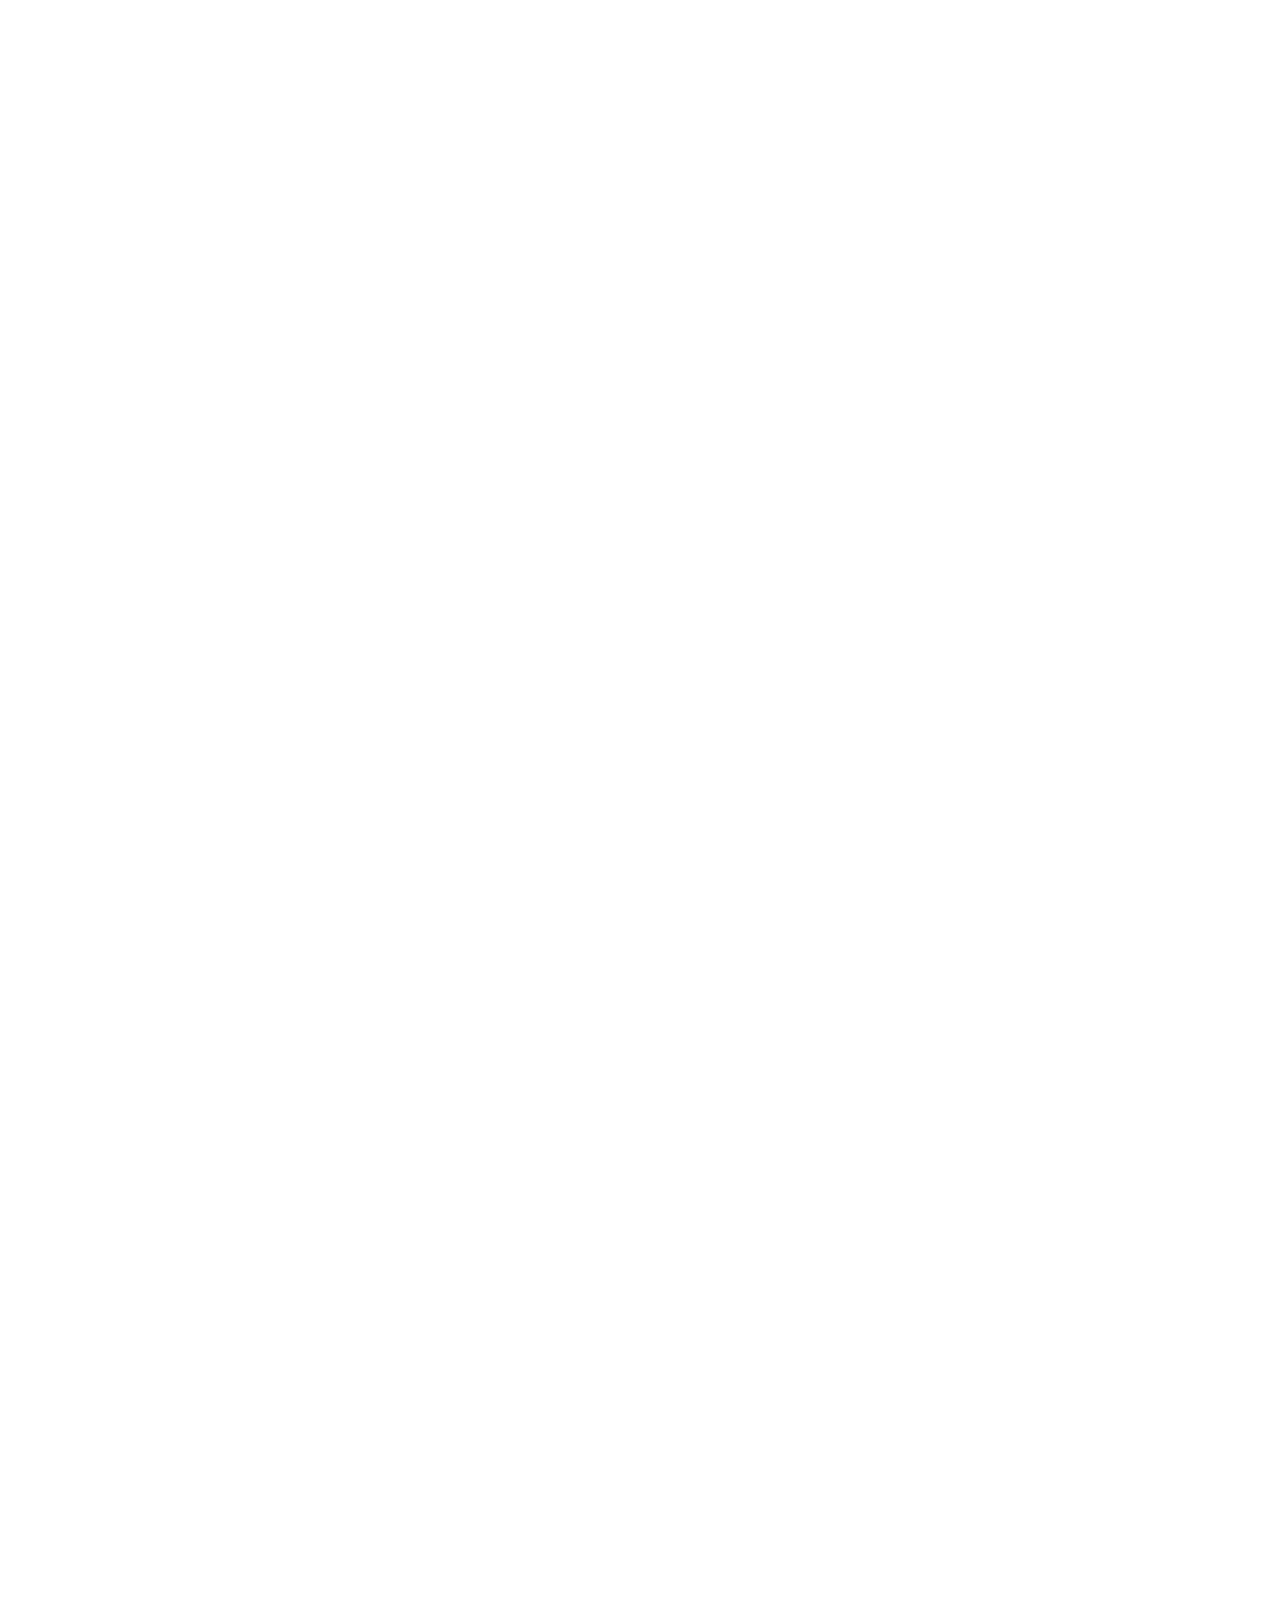
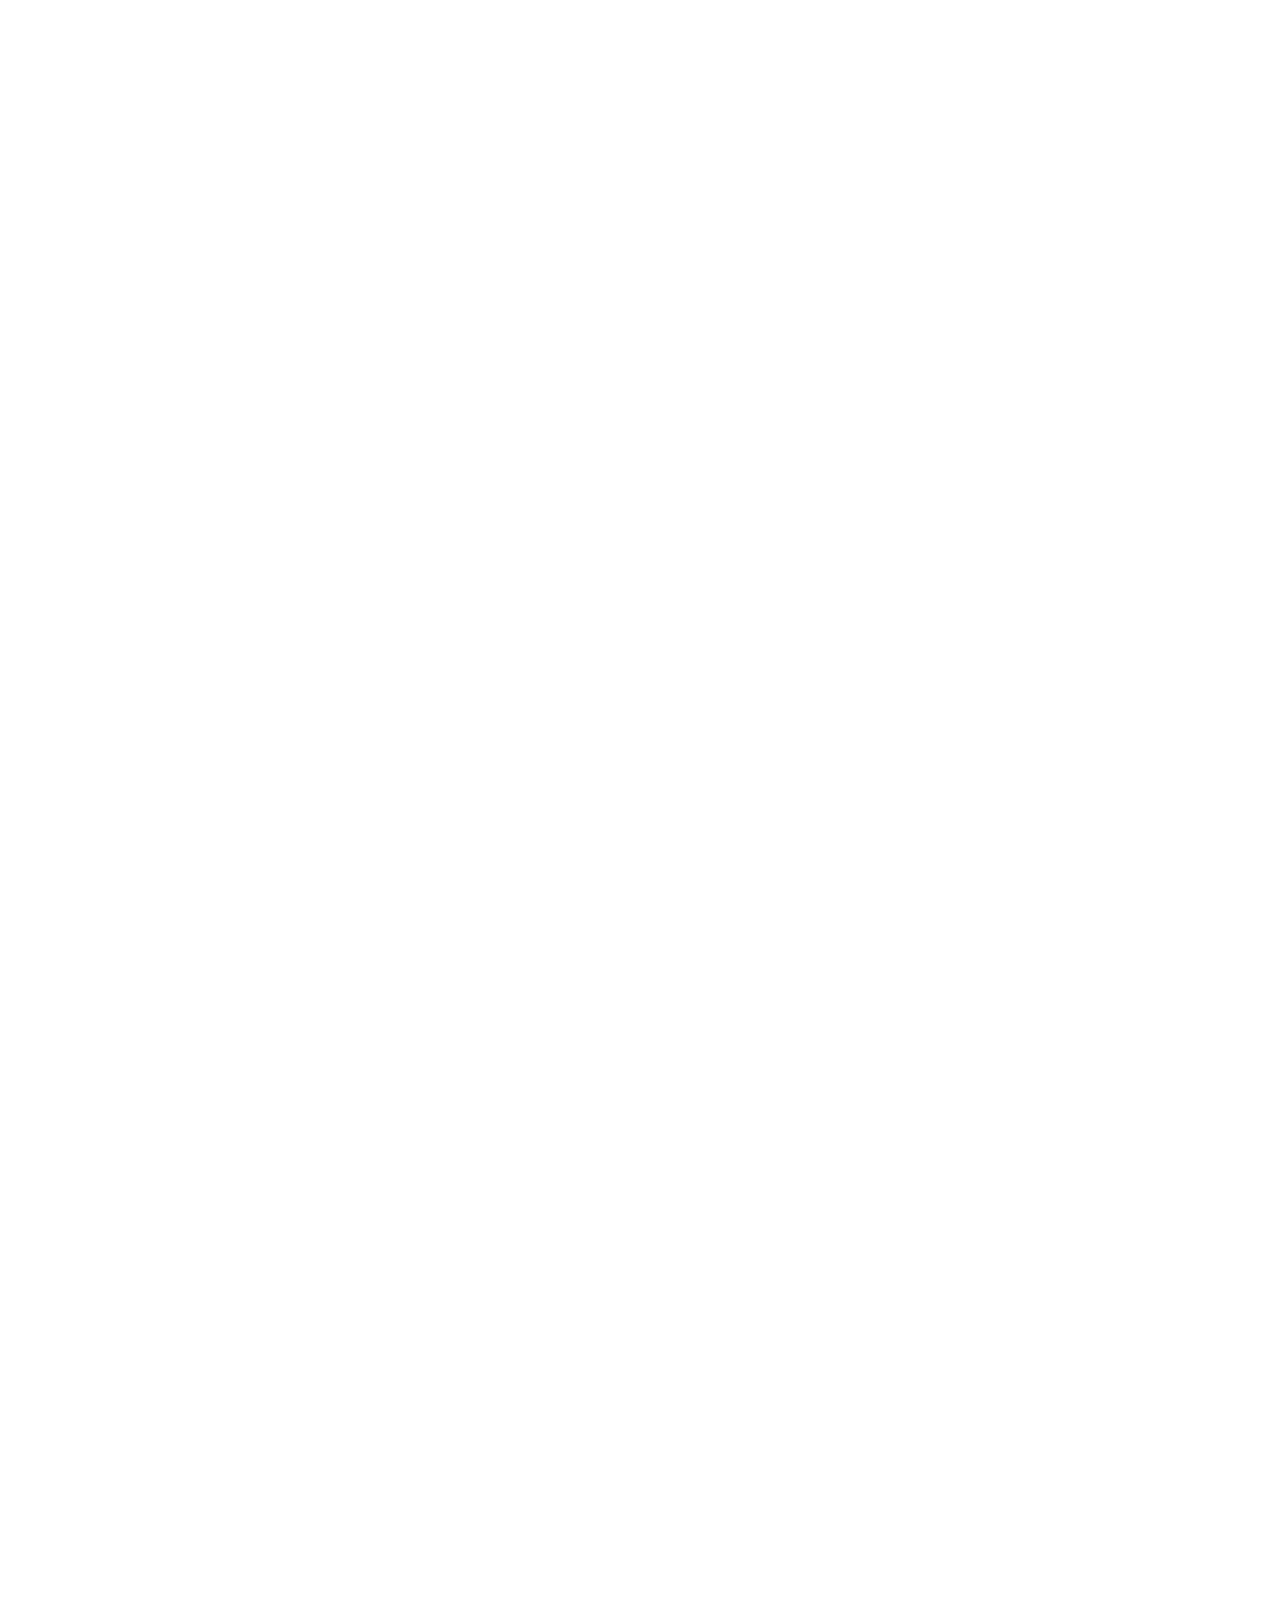
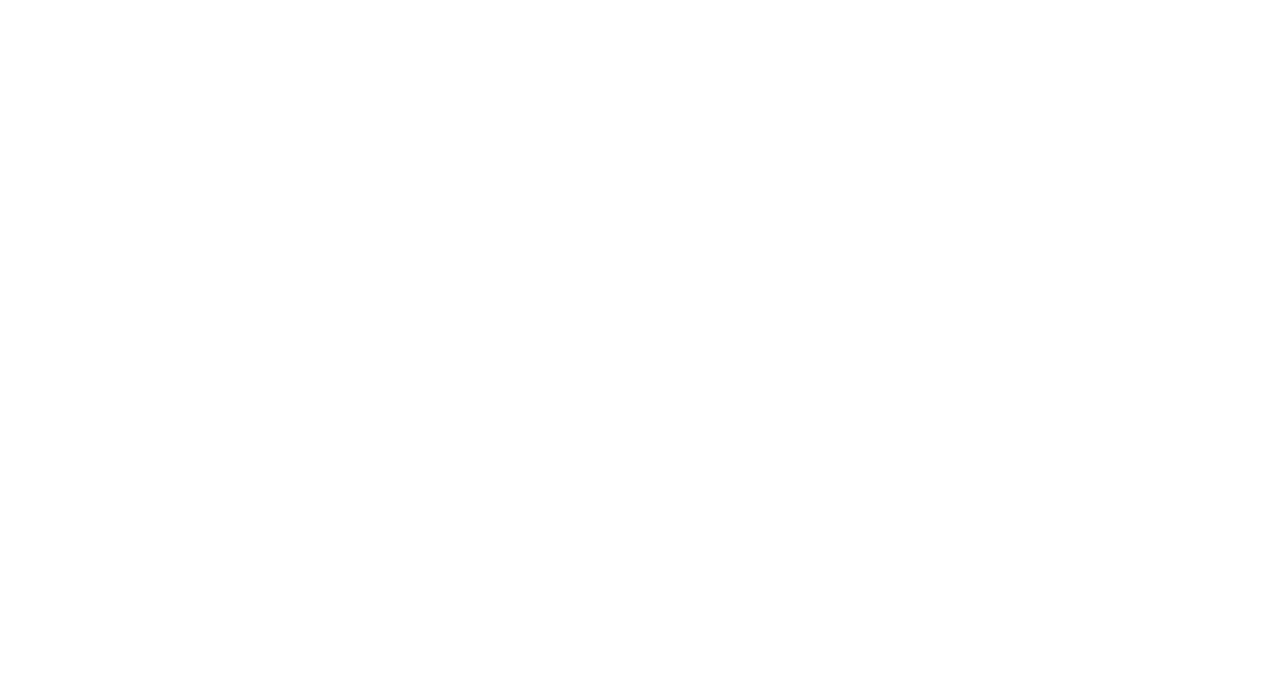
==== commit ec1baefa: "m" ====
--- a/index.html
+++ b/index.html
@@ -21,72 +21,72 @@
 <nav class="navbar navbar-expand-lg navbar-light bg-light sticky-top">
     <div class="container">
         <a class="navbar-brand" href="index.html">
-            <img src="img/logos/logo.png" width="100" alt="">
+            <img src="img/logos/Logo_Daryn_1.png" width="100" alt="">
+            <img class="px-2" src="img/logos/Logo_Mon_2.png" width="100" alt="">
         </a>
         <button class="navbar-toggler" type="button" data-bs-toggle="collapse" data-bs-target="#navbarNavDropdown"
                 aria-controls="navbarNavDropdown" aria-expanded="false" aria-label="Toggle navigation">
             <span class="navbar-toggler-icon"></span>
         </button>
-        <div class="collapse navbar-collapse" id="navbarNavDropdown">
-            <ul class="navbar-nav">
-                <li class="nav-item dropdown">
-                    <a class="nav-link dropdown-toggle" href="#" id="navbarDropdownMenuLink1" role="button"
-                       data-bs-toggle="dropdown" aria-expanded="false">
+        <div class="menu collapse navbar-collapse" id="navbarNavDropdown">
+            <ul class="menu__list">
+                <li>
+                    <a class="menu__link" href="index.html">
                         IBO-2024
                     </a>
-                    <ul class="dropdown-menu" aria-labelledby="navbarDropdownMenuLink1">
+                    <span class="menu__arrow arrow"></span>
+                    <ul class="sub-menu__list">
                         <li>
-                            <a class="dropdown-item" href="orgs_and_hosts.html"
-                               id="navbarDropdownMenuLink1_org_and_hosts">
+                            <a class="sub-menu__link" href="orgs_and_hosts.html">
                                 Organizers & Hosts
                             </a>
                         </li>
                     </ul>
                 </li>
-                <li class="nav-item dropdown">
-                    <a class="nav-link dropdown-toggle" href="#" id="navbarDropdownMenuLink2" role="button"
-                       data-bs-toggle="dropdown" aria-expanded="false">
+                <li>
+                    <a class="menu__link" href="#">
                         Kazakhstan
                     </a>
-                    <ul class="dropdown-menu" aria-labelledby="navbarDropdownMenuLink2">
+                    <span class="menu__arrow arrow"></span>
+                    <ul class="sub-menu__list">
                         <li>
-                            <a class="dropdown-item" href="about_kz.html" id="navbarDropdownMenuLink2_about_kz">
+                            <a class="sub-menu__link" href="about_kz.html">
                                 About Kazakhstan
                             </a>
                         </li>
                     </ul>
                 </li>
-                <li class="nav-item dropdown">
-                    <a class="nav-link dropdown-toggle" href="#" id="navbarDropdownMenuLink3" role="button"
-                       data-bs-toggle="dropdown" aria-expanded="false">
+                <li>
+                    <a class="menu__link" href="#">
                         Participation
                     </a>
-                    <ul class="dropdown-menu" aria-labelledby="navbarDropdownMenuLink3">
-                        <li><a class="dropdown-item" href="#">Action</a></li>
-                        <li><a class="dropdown-item" href="#">Another action</a></li>
-                        <li><a class="dropdown-item" href="#">Something else here</a></li>
+                    <span class="menu__arrow arrow"></span>
+                    <ul class="sub-menu__list">
+                        <li><a class="sub-menu__link" href="#">Action</a></li>
+                        <li><a class="sub-menu__link" href="#">Another action</a></li>
+                        <li><a class="sub-menu__link" href="#">Something else here</a></li>
                     </ul>
                 </li>
-                <li class="nav-item dropdown">
-                    <a class="nav-link dropdown-toggle" href="#" id="navbarDropdownMenuLink4" role="button"
-                       data-bs-toggle="dropdown" aria-expanded="false">
+                <li>
+                    <a class="menu__link" href="#">
                         News
                     </a>
-                    <ul class="dropdown-menu" aria-labelledby="navbarDropdownMenuLink4">
-                        <li><a class="dropdown-item" href="#">Action</a></li>
-                        <li><a class="dropdown-item" href="#">Another action</a></li>
-                        <li><a class="dropdown-item" href="#">Something else here</a></li>
+                    <span class="menu__arrow arrow"></span>
+                    <ul class="sub-menu__list">
+                        <li><a class="sub-menu__link" href="#">Action</a></li>
+                        <li><a class="sub-menu__link" href="#">Another action</a></li>
+                        <li><a class="sub-menu__link" href="#">Something else here</a></li>
                     </ul>
                 </li>
             </ul>
-            <div class="nav-item dropdown mx-auto border border-dark">
+            <div class="dropdown mx-auto border border-dark" style="max-width: 8.5rem">
                 <a class="nav-link dropdown-toggle text-dark" href="#" id="navbarDropdownMenuLink5" role="button"
                    data-bs-toggle="dropdown" aria-expanded="false">
                     languages
                 </a>
                 <ul class="dropdown-menu" aria-labelledby="navbarDropdownMenuLink5" style="min-width: 8.5rem">
                     <li>
-                        <a class="dropdown-item text-center" href="kz">
+                        <a class="dropdown-item text-center" href="kz/index.html">
                             <img
                                     src="https://flagcdn.com/kz.svg"
                                     width="30"
@@ -121,7 +121,7 @@
 <header class="page-header gradient d-flex flex-column justify-content-between">
     <div class="container">
         <div class="row align-items-center justify-content-center">
-            <div class="page-header_welcome_block col-md-5">
+            <div class="page-header_welcome_block col-md-6">
                 <h2>
                     INTERNATIONAL BIOLOGY OLYMPIAD KAZAKHSTAN 2024
                 </h2><br>
@@ -147,7 +147,7 @@
                     <!--                    </button>-->
                 </div>
             </div>
-            <div class="col-md-5">
+            <div class="col-md-6">
             </div>
         </div>
     </div>
@@ -183,8 +183,7 @@
 
 <section class="info-elements">
     <div class="container pt-2">
-        <div class="row g-5 align-items-center justify-content-around m-0"
-             style="border: 2px solid #4A4A4B; border-radius: 5px">
+        <div class="row g-5 align-items-center justify-content-around m-0">
             <div class="col-md-3 d-flex flex-column">
                 <div class="p-2">
                     <svg xmlns="http://www.w3.org/2000/svg" width="60" height="60" fill="currentColor"
@@ -196,7 +195,7 @@
                     <span> Date </span>
                 </div>
                 <div class="p-2">
-                    <p class="fw-bold" id="index_info-elements_date_content">Mon, 3rd July to Tue, 11th July</p>
+                    <p class="fw-bold" id="index_info-elements_date_content">2024</p>
                 </div>
             </div>
             <div class="col-md-3 d-flex flex-column">
@@ -242,12 +241,13 @@
         <div class="carousel-inner">
             <div class="carousel-item active">
                 <center>
-                    <img src="img/2-mangystau-region.jpg" class="d-block img-fluid" style="width: 60%" alt="...">
+                    <img src="img/kz_animals/maral.jpg" class="d-block img-fluid w-50" alt="...">
                     <div class="carousel-caption d-none d-md-block">
                         <div class="carousel-caption-content">
-                            <h5>First slide label</h5>
+                            <h4>Maral</h4>
                             <p>
-                                Some representative placeholder content for the first slide.
+                                It is distributed in Talas, Ili, Kungei and Terskei Alatau, on hr. Ketpen, Sauyr, in
+                                Tarbagatai, in the mountains of the South. Altai.
                             </p>
                         </div>
                     </div>
@@ -255,13 +255,42 @@
             </div>
             <div class="carousel-item">
                 <center>
-                    <img src="img/3-jasylkol-lake-almaty-region.jpg" class="d-block img-fluid" style="width: 60%"
+                    <img src="img/kz_animals/bars.jpg" class="d-block img-fluid w-50"
                          alt="...">
                     <div class="carousel-caption d-none d-md-block">
                         <div class="carousel-caption-content">
-                            <h5>Second slide label</h5>
+                            <h4>Snow leopard</h4>
                             <p>
-                                Some representative placeholder content for the second slide.
+                                Tien Shan, Zhetysu (Dzungarian) Alatau, Tarbagatai, Saur and Altai, within four
+                                administrative regions – East Kazakhstan, Almaty, Zhambyl, South Kazakhstan.
+                            </p>
+                        </div>
+                    </div>
+                </center>
+            </div>
+            <div class="carousel-item">
+                <center>
+                    <img src="img/kz_animals/saiqak.jpg" class="d-block img-fluid w-50"
+                         alt="...">
+                    <div class="carousel-caption d-none d-md-block">
+                        <div class="carousel-caption-content">
+                            <h5>Saiga</h5>
+                            <p>
+                                Mangystau, Aktobe and West Kazakhstan regions. </p>
+                        </div>
+                    </div>
+                </center>
+            </div>
+            <div class="carousel-item">
+                <center>
+                    <img src="img/kz_animals/dzhejran.jpg" class="d-block img-fluid w-50"
+                         alt="...">
+                    <div class="carousel-caption d-none d-md-block">
+                        <div class="carousel-caption-content">
+                            <h5>Jeyran</h5>
+                            <p>
+                                The southern part of the Ustyurt plateau, located in the Mangystau region, where
+                                Kazakhstan borders Turkmenistan and Uzbekistan.
                             </p>
                         </div>
                     </div>
@@ -310,12 +339,11 @@
     <div class="row row-cols-1 row-cols-md-3 g-4 justify-content-center">
         <div class="col">
             <div class="card align-items-center">
-                <img src="img/logos/logo-mon.png" class="card-img-top" alt="...">
+                <img src="img/logos/Logo_Mon_2_WB.png" class="card-img-top" alt="...">
                 <div class="card-body">
                     <h5 class="card-title">Vision</h5>
                     <p class="card-text">
-                        This is a longer card with supporting text below as a natural lead-in to
-                        additional content. This content is a little bit longer.
+                        Innovative education for knowledge, innovation and global society.
                     </p>
                     <h5 class="card-title">Mission</h5>
                     <p class="card-text">
@@ -333,8 +361,10 @@
                 <div class="card-body">
                     <h5 class="card-title">Daryn</h5>
                     <p class="card-text">
-                        This is a longer card with supporting text below as a natural lead-in to
-                        additional content. This content is a little bit longer.
+                        The Republican scientific and practical center «Daryn» of the Ministry of education and science
+                        of the Republic of Kazakhstan is Republican state-owned enterprise providing administration in
+                        the field of education on identifying and supporting gifted children and talented youth in
+                        Kazakhstan.
                     </p>
                 </div>
             </div>
@@ -342,13 +372,9 @@
     </div>
 </section>
 
-<section class="programs gradient">
-    <svg xmlns="http://www.w3.org/2000/svg" viewBox="0 0 1440 320">
-        <path fill="#ffffff" fill-opacity="1" transform="translate(0 -1)"
-              d="M0,128L80,144C160,160,320,192,480,192C640,192,800,160,960,149.3C1120,139,1280,149,1360,154.7L1440,160L1440,0L1360,0C1280,0,1120,0,960,0C800,0,640,0,480,0C320,0,160,0,80,0L0,0Z"></path>
-    </svg>
-    <div class="container w-75">
-        <div class="d-flex flex-wrap flex-row mb-3 justify-content-around align-items-center shadow-lg">
+<section class="programs mt-5">
+    <div class="container">
+        <div class="d-flex flex-wrap flex-row mb-3 justify-content-around align-items-center shadow-lg gradient rounded-3">
             <div class="p-2 text-light">
                 <h4 class="fs-5 fw-bold">Program</h4>
             </div>
@@ -374,32 +400,24 @@
             </div>
         </div>
     </div>
-    <!--    <svg xmlns="http://www.w3.org/2000/svg" viewBox="0 0 1440 320">-->
-    <!--        <path fill="#ffffff" fill-opacity="1"-->
-    <!--              d="M0,128L80,144C160,160,320,192,480,192C640,192,800,160,960,149.3C1120,139,1280,149,1360,154.7L1440,160L1440,320L1360,320C1280,320,1120,320,960,320C800,320,640,320,480,320C320,320,160,320,80,320L0,320Z"></path>-->
-    <!--    </svg>-->
 </section>
 
-<section class="feature gradient">
-    <!--    <svg xmlns="http://www.w3.org/2000/svg" viewBox="0 0 1440 319.8">-->
-    <!--        <path fill="#ffffff" fill-opacity="1"-->
-    <!--              d="M0,224L48,229.3C96,235,192,245,288,218.7C384,192,480,128,576,117.3C672,107,768,149,864,154.7C960,160,1056,128,1152,128C1248,128,1344,160,1392,176L1440,192L1440,0L1392,0C1344,0,1248,0,1152,0C1056,0,960,0,864,0C768,0,672,0,576,0C480,0,384,0,288,0C192,0,96,0,48,0L0,0Z"></path>-->
-    <!--    </svg>-->
-    <div class="container">
-        <div class="row align-items-center pt-5">
-            <div class="col-md-6 text-center">
-                <img src="img/exams.webp" class="img-fluid border border-1 border-dark shadow" style="opacity: 0.85" alt="">
-            </div>
-            <div class="col-md-6">
-                <h1 class="my-3 text-center">
+<section class="feature gradient mb-5 py-5">
+    <div class="card container shadow-lg">
+        <div class="row align-items-center">
+            <div class="col-md-6 px-0">
+                <img src="img/exams.webp" class="img-fluid shadow rounded-start" style="opacity: 0.85" alt=""/>
+            </div>
+            <div class="col-md-6 card-body">
+                <h1 class="my-2 text-center card-title">
                     Experiment Exams - Format
                 </h1>
-                <ul>
+                <ul class="card-text">
                     <li>
                         Exams for experiment will be conducted across 4 slots on the same day
                     </li>
                     <li>
-                        Each slot will be followed by an hour long break for snacks/lunch/transport to next exam hall
+                        Each slot will be followed by an hour-long break for snacks/lunch/transport to next exam hall
                     </li>
                     <li>
                         All the students will get the list of apparatus and a checklist to verify items present 10
@@ -410,7 +428,7 @@
                         consisting of 20 countries/80 students each
                     </li>
                 </ul>
-                <ol>
+                <ol class="card-text">
                     <li>
                         Group will remain the same for all exam days
                     </li>
@@ -424,10 +442,6 @@
             </div>
         </div>
     </div>
-    <svg xmlns="http://www.w3.org/2000/svg" viewBox="0 0 1440 310">
-        <path fill="#ffffff" fill-opacity="1"
-              d="M0,224L48,229.3C96,235,192,245,288,218.7C384,192,480,128,576,117.3C672,107,768,149,864,154.7C960,160,1056,128,1152,128C1248,128,1344,160,1392,176L1440,192L1440,320L1392,320C1344,320,1248,320,1152,320C1056,320,960,320,864,320C768,320,672,320,576,320C480,320,384,320,288,320C192,320,96,320,48,320L0,320Z"></path>
-    </svg>
 </section>
 
 <section class="academic_committee">
@@ -574,27 +588,32 @@
               d="M0,160L48,138.7C96,117,192,75,288,90.7C384,107,480,181,576,181.3C672,181,768,107,864,106.7C960,107,1056,181,1152,208C1248,235,1344,213,1392,202.7L1440,192L1440,0L1392,0C1344,0,1248,0,1152,0C1056,0,960,0,864,0C768,0,672,0,576,0C480,0,384,0,288,0C192,0,96,0,48,0L0,0Z"></path>
     </svg>
     <div class="container">
-        <div class="row">
-            <div class="col-md-10">
-                <h1>Gallery for some demonstration</h1>
-                <p>
-                    Lorem ipsum dolor sit amet, consectetur adipisicing elit.
-                    Ad, aut beatae blanditiis deleniti in laboriosam
-                    obcaecati porro sint voluptatem voluptatibus.
-                </p>
-            </div>
+        <div class="text-center">
+            <h1>Nature of Kazakhstan</h1>
         </div>
         <div class="row mt-3 g-3 pb-5">
             <div class="col-md-4">
-                <img src="img/gallery/1-aktau-mountains-alamty-region.jpg" alt="Gallery image"
+                <img src="img/kz_places/kaindy.jpg" alt="Gallery image"
                      class="img-fluid">
             </div>
             <div class="col-md-4">
-                <img src="img/gallery/1-aktau-mountains-alamty-region.jpg" alt="Gallery image"
+                <img src="img/kz_places/mang_plato.jpg" alt="Gallery image"
                      class="img-fluid">
             </div>
             <div class="col-md-4">
-                <img src="img/gallery/1-aktau-mountains-alamty-region.jpg" alt="Gallery image"
+                <img src="img/kz_places/peek_khan.jpg" alt="Gallery image"
+                     class="img-fluid">
+            </div>
+            <div class="col-md-4">
+                <img src="img/kz_places/kolsai.jpg" alt="Gallery image"
+                     class="img-fluid">
+            </div>
+            <div class="col-md-4">
+                <img src="img/kz_places/zailskii.jpg" alt="Gallery image"
+                     class="img-fluid">
+            </div>
+            <div class="col-md-4">
+                <img src="img/kz_places/balqash.jpg" alt="Gallery image"
                      class="img-fluid">
             </div>
         </div>
@@ -613,8 +632,9 @@
         <div class="row">
             <div class="col d-flex flex-column">
                 <div class="p-2 text-start">
-                    <a class="navbar-brand" href="index.html" style="border-left: 6px solid white">
-                        <img src="img/logos/logo_white.png" style="color: white" width="100" alt="">
+                    <a class="navbar-brand" href="index.html">
+                        <img class="px-2" src="img/logos/Logo_Daryn_1.png" width="100" alt="">
+                        <img class="px-2" src="img/logos/Logo_Mon_2.png" width="100" alt="">
                     </a>
                 </div>
                 <div class="p-2 text-start">
@@ -626,10 +646,10 @@
                 </div>
             </div>
             <div class="col pt-3 d-flex flex-column align-items-center">
-                <div class="p-2 text-start">
+                <div class="p-2 text-center">
                     <h6>IBO-2024</h6>
                 </div>
-                <div class="p-2 text-start">
+                <div class="p-2 text-center">
                     <ul>
                         <li>
                             <a href="orgs_and_hosts.html">
@@ -640,10 +660,10 @@
                 </div>
             </div>
             <div class="col pt-3 d-flex flex-column align-items-center">
-                <div class="p-2 text-start">
+                <div class="p-2 text-center">
                     <h6>Kazakhstan</h6>
                 </div>
-                <div class="p-2 text-start">
+                <div class="p-2 text-center">
                     <ul>
                         <li>
                             <a href="about_kz.html">
@@ -654,10 +674,10 @@
                 </div>
             </div>
             <div class="col pt-3 d-flex flex-column align-items-center">
-                <div class="p-2 text-start">
+                <div class="p-2 text-center">
                     <h6>Participation</h6>
                 </div>
-                <div class="p-2 text-start">
+                <div class="p-2 text-center">
                     <ul>
                         <li>
                         </li>
@@ -665,10 +685,10 @@
                 </div>
             </div>
             <div class="col pt-3 d-flex flex-column align-items-center">
-                <div class="p-2 text-start">
+                <div class="p-2 text-center">
                     <h6>News</h6>
                 </div>
-                <div class="p-2 text-start">
+                <div class="p-2 text-center">
                     <ul>
                         <li>
                         </li>
@@ -676,10 +696,10 @@
                 </div>
             </div>
             <div class="col pt-3 d-flex flex-column align-items-center">
-                <div class="p-2 text-start">
+                <div class="p-2 text-center">
                     <h6>Social Media</h6>
                 </div>
-                <div class="p-2 text-start">
+                <div class="p-2 text-center">
                     <ul>
                         <li>
                         </li>
@@ -691,6 +711,8 @@
 </footer>
 
 <script src="js/bootstrap.min.js"></script>
+
+<script src="js/script.js"></script>
 
 <!-- To stop video by clicking CloseMark -->
 <script>
--- a/css/style.css
+++ b/css/style.css
@@ -60,14 +60,14 @@
 }
 
 .page-header {
-    padding-top: 8.6rem;
+    padding-top: 11rem;
     margin-bottom: -1px;
     font-size: 1.25rem;
     color: #ffffff;
 }
 
 .page-header .container {
-    padding: 6rem 0 0;
+    padding-top: 2rem;
 }
 
 .page-header_welcome_block {
@@ -77,10 +77,16 @@
     box-shadow: 0 1rem 3rem rgba(0, 0, 0, .175);
 }
 
+.page-header_welcome_block h2 {
+    border-bottom: 1px solid rgba(0, 0, 0, .55);
+    padding-bottom: 1.5rem;
+}
+
 .btn-outline-dark:hover {
     color: #fff;
     background-color: #546166;
-    border-color: #546166
+    border-color: #546166;
+    transition: 0.2s;
 }
 
 section {
@@ -94,7 +100,7 @@
     background: linear-gradient(
             90deg,
             rgba(24, 162, 208, 1) 0%,
-            rgba(3, 117, 154, 0.5) 100%
+            rgba(3, 117, 154, 0.6) 100%
     );
 }
 
@@ -103,9 +109,14 @@
     color: #4A4A4B;
 }
 
+.info-elements > .container > .row {
+    border: 1.75px solid #4A4A4B;
+    border-radius: 5px;
+}
+
 /* FEATURE */
 .feature {
-    color: #ffffff;
+    color: #4A4A4B;
     margin-bottom: -1px;
 }
 
@@ -135,10 +146,15 @@
 
 /* PROGRAMS */
 .programs {
+    text-shadow: 1px 1px 1px rgba(0, 0, 0, .55);
 }
 
 .programs .container .d-flex {
     padding: 2rem 0;
+}
+
+.programs .container a:hover {
+    color: #4A4A4B;
 }
 
 /* ACADEMIC COMMITTEE */
@@ -173,6 +189,10 @@
     margin-left: -1.7rem;
 }
 
+footer .navbar-brand {
+    border-left: 6px solid white;
+}
+
 footer a:hover {
     color: rgba(0, 0, 0, .55);
 }
@@ -182,6 +202,7 @@
     text-decoration: none;
 }
 
+/* DROPDOWN MENUS, NAVBAR*/
 nav .dropdown-item:active {
     background-color: #0098CA;
 }
@@ -224,9 +245,9 @@
 
 .carousel-caption-content {
     color: rgba(0, 0, 0, .55);
-    background-color: rgba(255, 255, 255, 0.90);
-    padding: 2rem;
-    box-shadow: 0 1rem 3rem rgba(0, 0, 0, .175);
+    background-color: rgba(255, 255, 255, 0.9);
+    padding: 1rem;
+    box-shadow: 0 5px 10px rgba(0, 0, 0, .175);
 }
 
 /* ABOUT KAZAKHSTAN */
@@ -244,7 +265,13 @@
 
 .about_kz_3 {
     color: rgba(0, 0, 0, .55);
-    background: url("../img/symbols/kz-emblem.png") no-repeat center;
+    background: url("../img/nazarbaev_university_1920x1080.jpeg") no-repeat center;
+    background-size: cover;
+}
+
+.about_kz_4 {
+    color: rgba(0, 0, 0, .55);
+    background: url("../img/symbols/kz-transport.webp") no-repeat center;
     background-size: cover;
 }
 
@@ -260,6 +287,157 @@
     color: rgba(0, 0, 0, .55);
 }
 
+.org_and_hosts_list_title {
+    border-bottom: 2px solid #D9DADB;
+    padding-bottom: 1rem;
+}
+
+.org_and_hosts_main_title {
+    background-color: #F8F9FA;
+    margin-bottom: -1px;
+}
+
+/* NEW NAVBAR */
+.menu {
+}
+
+.menu a {
+    text-decoration: none;
+}
+
+.menu a.parent {
+    margin: 0 30px 0 0;
+}
+
+.menu li {
+    position: relative;
+    list-style: none;
+}
+
+.menu__list {
+    display: flex;
+    margin: 0;
+    padding-left: 15px;
+}
+
+.menu__list > li {
+    margin: 0 30px 0 0;
+    text-align: center;
+}
+
+.menu__link {
+    color: rgba(0, 0, 0, .55);
+}
+
+.menu__link:hover {
+    color: #0098CA;
+    border-bottom: 2px solid #0098CA;
+}
+
+.sub-menu__list {
+    display: none;
+    max-width: 300px;
+    position: absolute;
+    left: 0;
+    top: 19px;
+    padding: 10px 0 0 0;
+    margin-right: 0;
+}
+.sub-menu__list.open {
+    margin: 0 auto;
+}
+
+.sub-menu__list > li {
+    background-color: #fff;
+}
+
+.sub-menu__list > li > a {
+    box-shadow: 0 1rem 3rem rgba(0, 0, 0, .175);
+    width: 100%;
+}
+
+.sub-menu__list > li > a:hover {
+    background-color: #1B9DC8;
+    color: #F8F9FA;
+}
+
+.sub-menu__link {
+    color: black;
+    display: inline-block;
+    padding: 5px 10px;
+}
+
+.menu__list > li:hover .menu__link {
+    color: #0098CA;
+    border-bottom: 2px solid #0098CA;
+}
+
+.sub-sub-menu__list {
+    display: none;
+    position: absolute;
+    top: 0;
+    left: 100%;
+    max-width: 300px;
+    padding: 0px 0px 0px 5px;
+}
+
+.sub-sub-menu__list > li {
+    background-color: black;
+}
+
+.sub-sub-menu__link {
+    color: #ffffff;
+    display: inline-block;
+    padding: 5px 10px;
+}
+
+.arrow {
+    display: none;
+    position: absolute;
+    right: 0;
+    top: 7.5px;
+    width: 0;
+    height: 0;
+    border-top: 10px solid rgba(0, 0, 0, .55);
+    border-right: 10px solid transparent;
+    border-left: 10px solid transparent;
+}
+
+.arrow.active {
+    transform: rotate(-180deg);
+}
+
+.sub-menu__arrow.arrow {
+    right: 10px;
+    border-left: 10px solid black;
+    border-right: none;
+    border-top: 10px solid transparent;
+    border-bottom: 10px solid transparent;
+}
+
+.menu__arrow {
+}
+
+body.mouse .menu__list > li:hover .sub-menu__list {
+    display: block;
+}
+
+body.mouse .sub-menu__list > li:hover .sub-sub-menu__list {
+    display: block;
+}
+
+body.touch .sub-menu__list.open {
+    display: block;
+}
+
+body.touch .sub-sub-menu__list.open {
+    display: block;
+}
+
+body.touch .arrow {
+    display: block;
+}
+
 @media (max-width: 576px) {
     header .container .row .col-md-5 {
         text-align: center;
@@ -281,6 +459,36 @@
 }
 
 @media (max-width: 767px) {
+    .menu__list {
+        display: block;
+    }
+
+    .menu__list > li {
+        margin: 0px 0px 10px 0px;
+    }
+
+    .sub-menu__list {
+        position: relative;
+        left: 0;
+        top: 0;
+    }
+
+    .sub-sub-menu__list {
+        padding: 0px 5px;
+        position: relative;
+        left: 0;
+        top: 0;
+    }
+
+    .sub-menu__arrow.arrow {
+        right: 10px;
+        top: 15px;
+        border-bottom: none;
+        border-left: 10px solid transparent;
+        border-top: 10px solid black;
+        border-right: 10px solid transparent;
+    }
+
     .academic_committee .container .card {
         width: 70%;
         margin: 0 auto;
